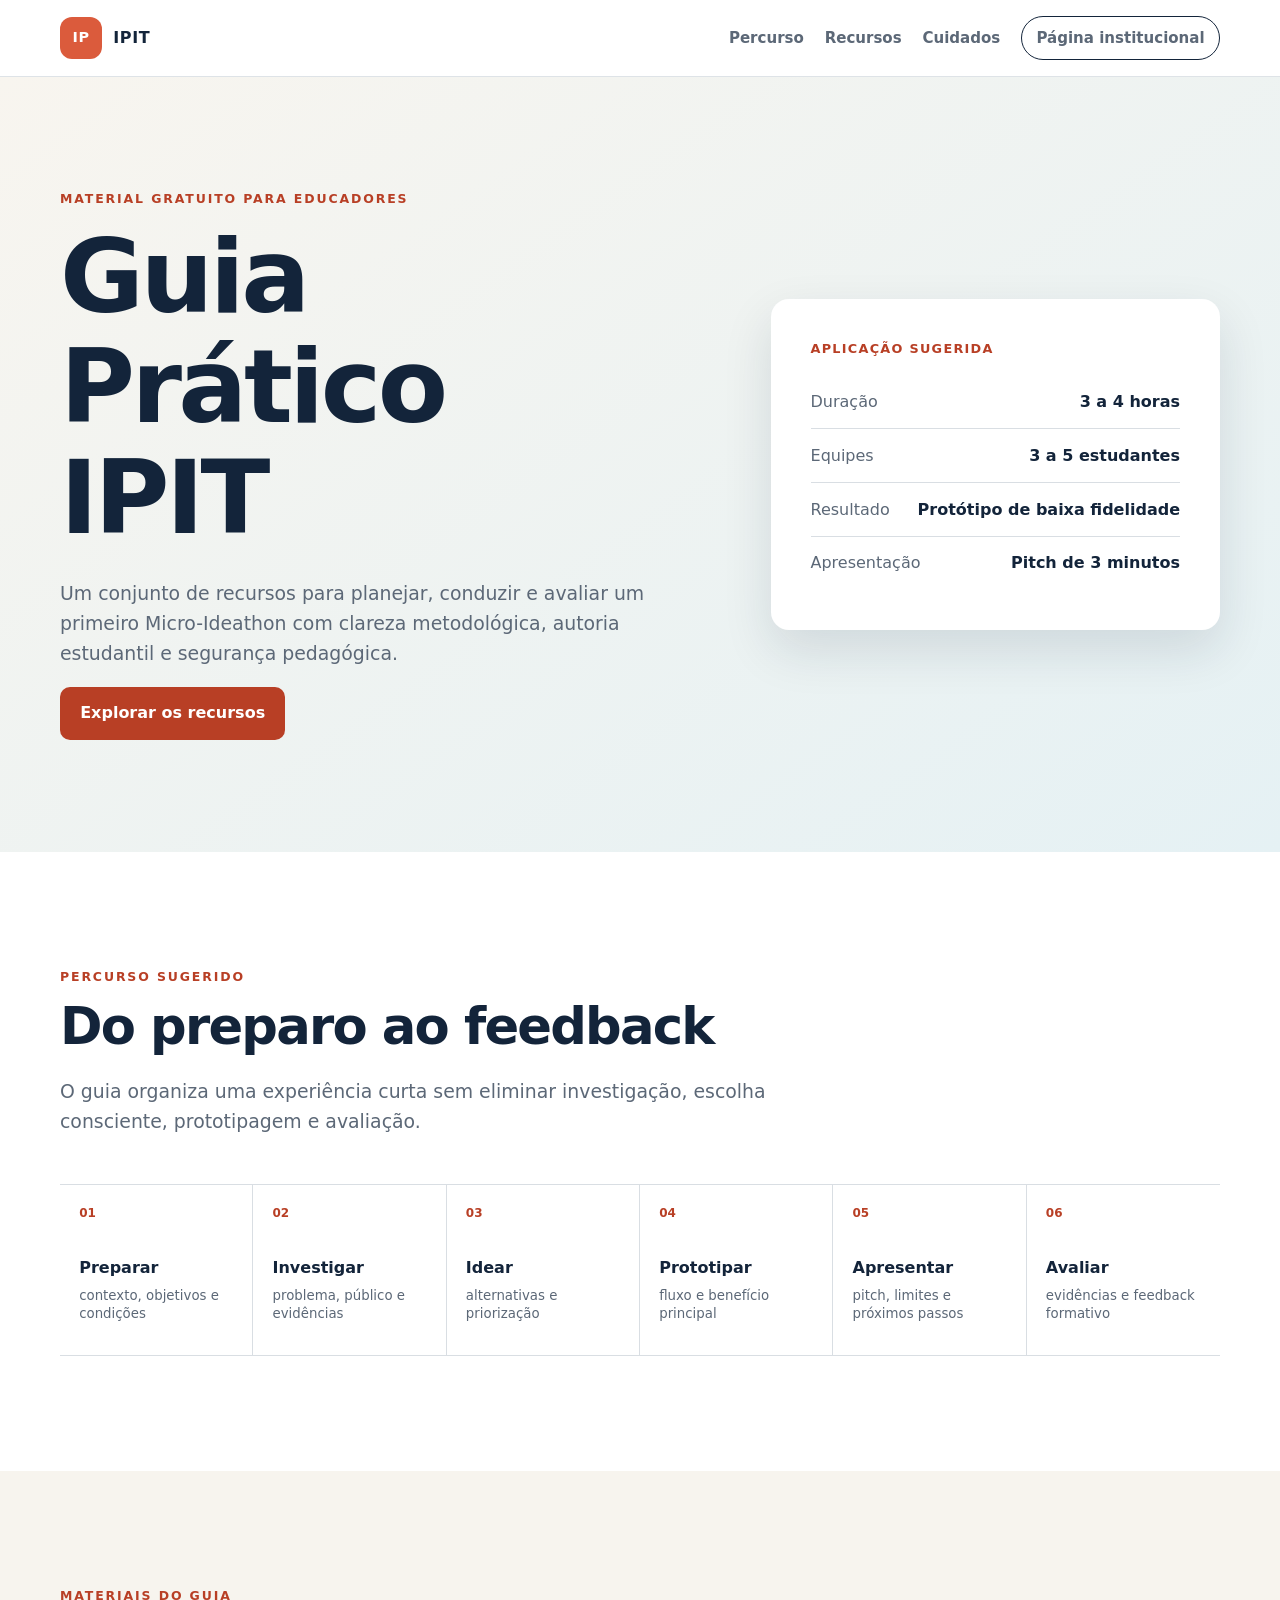
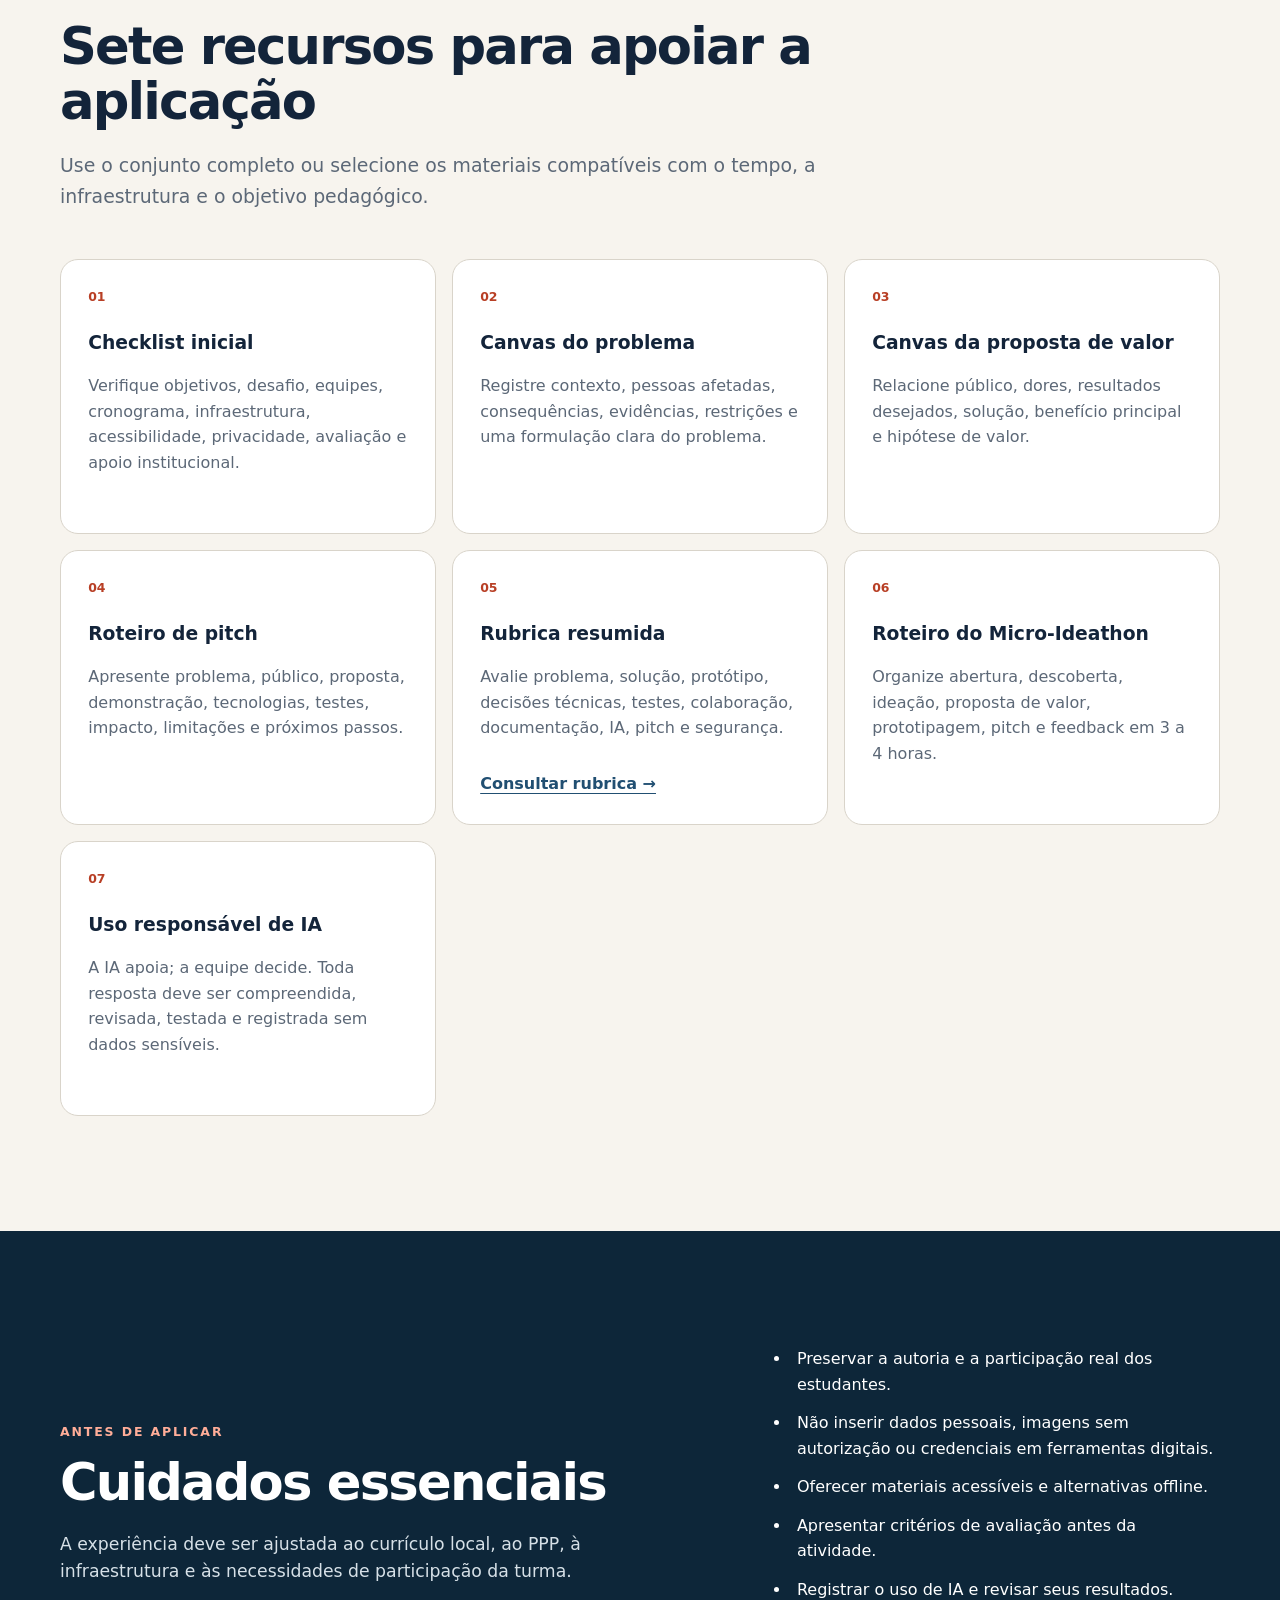
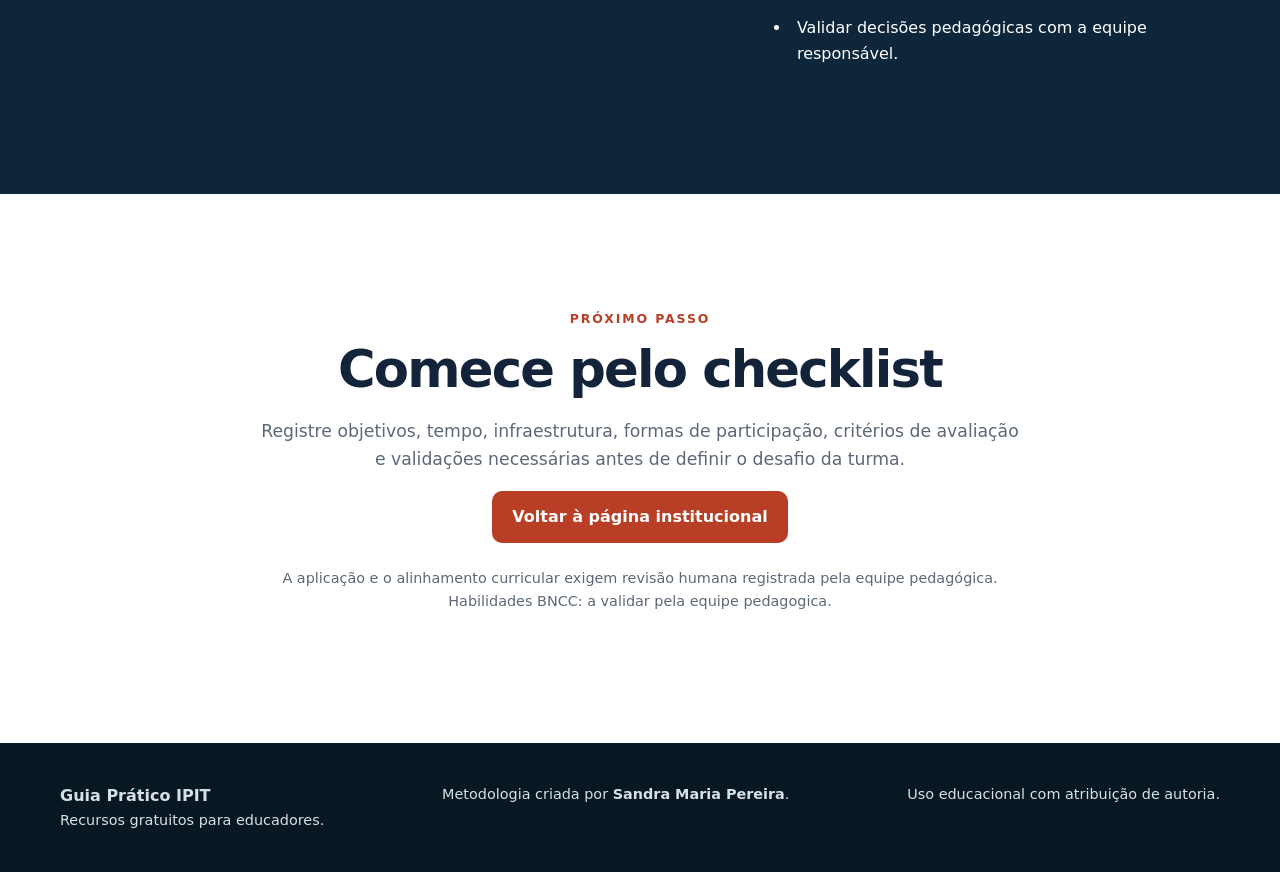
==== guia.html @ 33627d88 "feat: adicionar home institucional e guia pratico" ====
<!doctype html>
<html lang="pt-BR">
<head>
  <meta charset="utf-8">
  <meta name="viewport" content="width=device-width, initial-scale=1">
  <meta name="description" content="Guia Prático IPIT: recursos gratuitos para professores realizarem um primeiro Micro-Ideathon com segurança pedagógica.">
  <title>Guia Prático IPIT | Recursos para professores</title>
  <link rel="stylesheet" href="styles.css">
  <script src="script.js" defer></script>
</head>
<body>
  <a class="skip-link" href="#conteudo">Ir para o conteúdo</a>
  <header class="site-header">
    <div class="container header-content">
      <a class="brand" href="index.html" aria-label="IPIT — voltar à página institucional"><span class="brand-mark" aria-hidden="true">IP</span><span>IPIT</span></a>
      <button class="menu-toggle" type="button" aria-expanded="false" aria-controls="menu-principal"><span aria-hidden="true">☰</span><span>Menu</span></button>
      <nav id="menu-principal" aria-label="Navegação do guia"><a href="#percurso">Percurso</a><a href="#recursos">Recursos</a><a href="#cuidados">Cuidados</a><a class="nav-cta" href="index.html">Página institucional</a></nav>
    </div>
  </header>

  <main id="conteudo">
    <section class="guide-hero">
      <div class="container guide-hero-grid">
        <div>
          <p class="eyebrow">Material gratuito para educadores</p>
          <h1>Guia Prático IPIT</h1>
          <p class="hero-text">Um conjunto de recursos para planejar, conduzir e avaliar um primeiro Micro-Ideathon com clareza metodológica, autoria estudantil e segurança pedagógica.</p>
          <a class="button button-primary" href="#recursos">Explorar os recursos</a>
        </div>
        <aside class="guide-summary" aria-label="Resumo do guia"><strong>Aplicação sugerida</strong><dl><div><dt>Duração</dt><dd>3 a 4 horas</dd></div><div><dt>Equipes</dt><dd>3 a 5 estudantes</dd></div><div><dt>Resultado</dt><dd>Protótipo de baixa fidelidade</dd></div><div><dt>Apresentação</dt><dd>Pitch de 3 minutos</dd></div></dl></aside>
      </div>
    </section>

    <section class="section" id="percurso" aria-labelledby="percurso-guia-titulo">
      <div class="container">
        <div class="section-heading"><p class="eyebrow">Percurso sugerido</p><h2 id="percurso-guia-titulo">Do preparo ao feedback</h2><p>O guia organiza uma experiência curta sem eliminar investigação, escolha consciente, prototipagem e avaliação.</p></div>
        <ol class="guide-steps"><li><span>01</span><strong>Preparar</strong><small>contexto, objetivos e condições</small></li><li><span>02</span><strong>Investigar</strong><small>problema, público e evidências</small></li><li><span>03</span><strong>Idear</strong><small>alternativas e priorização</small></li><li><span>04</span><strong>Prototipar</strong><small>fluxo e benefício principal</small></li><li><span>05</span><strong>Apresentar</strong><small>pitch, limites e próximos passos</small></li><li><span>06</span><strong>Avaliar</strong><small>evidências e feedback formativo</small></li></ol>
      </div>
    </section>

    <section class="section tinted" id="recursos" aria-labelledby="recursos-titulo">
      <div class="container">
        <div class="section-heading"><p class="eyebrow">Materiais do guia</p><h2 id="recursos-titulo">Sete recursos para apoiar a aplicação</h2><p>Use o conjunto completo ou selecione os materiais compatíveis com o tempo, a infraestrutura e o objetivo pedagógico.</p></div>
        <div class="guide-resource-grid">
          <article><span>01</span><h3>Checklist inicial</h3><p>Verifique objetivos, desafio, equipes, cronograma, infraestrutura, acessibilidade, privacidade, avaliação e apoio institucional.</p></article>
          <article><span>02</span><h3>Canvas do problema</h3><p>Registre contexto, pessoas afetadas, consequências, evidências, restrições e uma formulação clara do problema.</p></article>
          <article><span>03</span><h3>Canvas da proposta de valor</h3><p>Relacione público, dores, resultados desejados, solução, benefício principal e hipótese de valor.</p></article>
          <article><span>04</span><h3>Roteiro de pitch</h3><p>Apresente problema, público, proposta, demonstração, tecnologias, testes, impacto, limitações e próximos passos.</p></article>
          <article><span>05</span><h3>Rubrica resumida</h3><p>Avalie problema, solução, protótipo, decisões técnicas, testes, colaboração, documentação, IA, pitch e segurança.</p><a href="index.html#avaliacao">Consultar rubrica →</a></article>
          <article><span>06</span><h3>Roteiro do Micro-Ideathon</h3><p>Organize abertura, descoberta, ideação, proposta de valor, prototipagem, pitch e feedback em 3 a 4 horas.</p></article>
          <article><span>07</span><h3>Uso responsável de IA</h3><p>A IA apoia; a equipe decide. Toda resposta deve ser compreendida, revisada, testada e registrada sem dados sensíveis.</p></article>
        </div>
      </div>
    </section>

    <section class="section dark-section" id="cuidados" aria-labelledby="cuidados-titulo">
      <div class="container guide-care-grid">
        <div><p class="eyebrow">Antes de aplicar</p><h2 id="cuidados-titulo">Cuidados essenciais</h2><p class="light-copy">A experiência deve ser ajustada ao currículo local, ao PPP, à infraestrutura e às necessidades de participação da turma.</p></div>
        <ul class="care-list"><li>Preservar a autoria e a participação real dos estudantes.</li><li>Não inserir dados pessoais, imagens sem autorização ou credenciais em ferramentas digitais.</li><li>Oferecer materiais acessíveis e alternativas offline.</li><li>Apresentar critérios de avaliação antes da atividade.</li><li>Registrar o uso de IA e revisar seus resultados.</li><li>Validar decisões pedagógicas com a equipe responsável.</li></ul>
      </div>
    </section>

    <section class="section guide-cta" aria-labelledby="proximo-passo-titulo"><div class="container"><p class="eyebrow">Próximo passo</p><h2 id="proximo-passo-titulo">Comece pelo checklist</h2><p>Registre objetivos, tempo, infraestrutura, formas de participação, critérios de avaliação e validações necessárias antes de definir o desafio da turma.</p><a class="button button-primary" href="index.html">Voltar à página institucional</a><p class="review-note">A aplicação e o alinhamento curricular exigem revisão humana registrada pela equipe pedagógica. Habilidades BNCC: a validar pela equipe pedagogica.</p></div></section>
  </main>

  <footer class="site-footer"><div class="container footer-content"><div><strong>Guia Prático IPIT</strong><p>Recursos gratuitos para educadores.</p></div><p>Metodologia criada por <strong>Sandra Maria Pereira</strong>.</p><p>Uso educacional com atribuição de autoria.</p></div></footer>
</body>
</html>
---- styles.css ----
:root {
  --ink: #13243a;
  --muted: #5c6877;
  --paper: #f7f4ee;
  --white: #ffffff;
  --accent: #db5b3c;
  --accent-dark: #b83f25;
  --blue: #214f72;
  --blue-dark: #0d2639;
  --line: #d9dee3;
  --radius: 18px;
  --shadow: 0 20px 50px rgba(19, 36, 58, 0.12);
  --max-width: 1160px;
}

* {
  box-sizing: border-box;
}

html {
  scroll-behavior: smooth;
}

body {
  margin: 0;
  background: var(--white);
  color: var(--ink);
  font-family: Inter, ui-sans-serif, system-ui, -apple-system, BlinkMacSystemFont, "Segoe UI", sans-serif;
  line-height: 1.6;
}

a {
  color: inherit;
}

img,
svg {
  max-width: 100%;
}

button,
input,
select,
textarea {
  font: inherit;
}

.container {
  width: min(calc(100% - 2rem), var(--max-width));
  margin-inline: auto;
}

.skip-link {
  position: fixed;
  top: 0.75rem;
  left: 0.75rem;
  z-index: 1000;
  transform: translateY(-160%);
  padding: 0.75rem 1rem;
  background: var(--ink);
  color: var(--white);
  border-radius: 8px;
}

.skip-link:focus {
  transform: translateY(0);
}

.site-header {
  position: sticky;
  top: 0;
  z-index: 100;
  border-bottom: 1px solid rgba(217, 222, 227, 0.85);
  background: rgba(255, 255, 255, 0.94);
  backdrop-filter: blur(16px);
}

.header-content,
.footer-content {
  display: flex;
  align-items: center;
  justify-content: space-between;
  gap: 1.5rem;
}

.header-content {
  min-height: 76px;
}

.brand {
  display: inline-flex;
  align-items: center;
  gap: 0.7rem;
  color: var(--ink);
  font-weight: 800;
  letter-spacing: 0.04em;
  text-decoration: none;
}

.brand-mark {
  display: grid;
  width: 42px;
  height: 42px;
  place-items: center;
  border-radius: 12px;
  background: var(--accent);
  color: var(--white);
  font-size: 0.9rem;
}

nav {
  display: flex;
  align-items: center;
  gap: 1.3rem;
}

.menu-toggle {
  display: none;
  min-height: 44px;
  align-items: center;
  gap: 0.5rem;
  padding: 0.55rem 0.8rem;
  border: 1px solid var(--ink);
  border-radius: 9px;
  background: var(--white);
  color: var(--ink);
  font-weight: 750;
  cursor: pointer;
}

nav a {
  color: var(--muted);
  font-size: 0.94rem;
  font-weight: 650;
  text-decoration: none;
}

nav a:hover,
nav a:focus-visible {
  color: var(--accent-dark);
}

.nav-cta {
  padding: 0.55rem 0.9rem;
  border: 1px solid var(--ink);
  border-radius: 999px;
}

.hero {
  position: relative;
  overflow: hidden;
  padding: 7rem 0 6rem;
  background:
    radial-gradient(circle at 87% 10%, rgba(219, 91, 60, 0.2), transparent 26rem),
    linear-gradient(145deg, #f8f5ef 0%, #eef5f7 100%);
}

.hero::after {
  position: absolute;
  right: -6rem;
  bottom: -9rem;
  width: 23rem;
  height: 23rem;
  border: 1px solid rgba(33, 79, 114, 0.24);
  border-radius: 50%;
  content: "";
}

.hero-grid,
.pilot-grid {
  display: grid;
  grid-template-columns: minmax(0, 1.2fr) minmax(320px, 0.8fr);
  align-items: center;
  gap: clamp(2.5rem, 7vw, 6rem);
}

.eyebrow {
  margin: 0 0 0.8rem;
  color: var(--accent-dark);
  font-size: 0.78rem;
  font-weight: 800;
  letter-spacing: 0.15em;
  text-transform: uppercase;
}

h1,
h2,
h3,
p {
  margin-top: 0;
}

h1,
h2 {
  line-height: 1.08;
  letter-spacing: -0.035em;
}

h1 {
  max-width: 790px;
  margin-bottom: 1.5rem;
  font-size: clamp(2.8rem, 7vw, 5.6rem);
}

h2 {
  margin-bottom: 1.3rem;
  font-size: clamp(2rem, 4vw, 3.6rem);
}

h3 {
  line-height: 1.25;
}

.hero-text,
.section-heading > p:last-child,
.section-copy,
.pilot-section > .container > div > p {
  color: var(--muted);
  font-size: clamp(1rem, 2vw, 1.18rem);
}

.hero-text {
  max-width: 680px;
}

.hero-actions {
  display: flex;
  flex-wrap: wrap;
  gap: 0.8rem;
  margin-top: 2rem;
}

.button {
  display: inline-flex;
  min-height: 48px;
  align-items: center;
  justify-content: center;
  padding: 0.78rem 1.2rem;
  border: 1px solid transparent;
  border-radius: 10px;
  font-weight: 750;
  text-decoration: none;
  cursor: pointer;
  transition: transform 160ms ease, background 160ms ease, border-color 160ms ease;
}

.button:hover {
  transform: translateY(-2px);
}

.button:focus-visible,
input:focus-visible,
select:focus-visible,
textarea:focus-visible,
a:focus-visible {
  outline: 3px solid rgba(219, 91, 60, 0.35);
  outline-offset: 3px;
}

.button-primary {
  background: var(--accent-dark);
  color: var(--white);
}

.button-primary:hover {
  background: var(--ink);
}

.button-secondary {
  border-color: var(--ink);
  background: transparent;
  color: var(--ink);
}

.text-link {
  align-self: center;
  padding: 0.65rem 0.25rem;
  color: var(--blue);
  font-weight: 750;
  text-underline-offset: 0.25em;
}

.trust-note {
  margin-top: 1.2rem;
  color: var(--muted);
  font-size: 0.9rem;
}

.hero-card {
  position: relative;
  z-index: 2;
  padding: clamp(1.5rem, 4vw, 2.6rem);
  border: 1px solid rgba(255, 255, 255, 0.75);
  border-radius: var(--radius);
  background: rgba(255, 255, 255, 0.84);
  box-shadow: var(--shadow);
}

.card-label {
  margin-bottom: 1rem;
  color: var(--muted);
  font-size: 0.78rem;
  font-weight: 800;
  letter-spacing: 0.12em;
  text-transform: uppercase;
}

.hero-card ol,
.journey-list,
.check-list {
  margin: 0;
  padding: 0;
  list-style: none;
}

.hero-card li {
  display: flex;
  align-items: center;
  gap: 1rem;
  padding: 1rem 0;
  border-bottom: 1px solid var(--line);
  font-weight: 700;
}

.hero-card li:last-child {
  border-bottom: 0;
}

.hero-card li span,
.feature-number {
  color: var(--accent-dark);
  font-size: 0.8rem;
  font-weight: 850;
  letter-spacing: 0.08em;
}

.section {
  padding: clamp(5rem, 9vw, 8rem) 0;
}

.split-layout {
  display: grid;
  grid-template-columns: 1fr 1fr;
  gap: clamp(2rem, 7vw, 6rem);
}

.section-copy p:last-child {
  margin-bottom: 1.2rem;
}

.inline-link {
  color: var(--blue);
  font-weight: 800;
  text-decoration-thickness: 2px;
  text-underline-offset: 0.28em;
}

.section-link {
  display: inline-block;
  margin-top: 2rem;
}

.stage-grid {
  display: grid;
  grid-template-columns: repeat(4, 1fr);
  gap: 1px;
  margin: 0;
  padding: 1px;
  border-radius: var(--radius);
  background: #d9d4ca;
  overflow: hidden;
  list-style: none;
}

.stage-grid li {
  min-height: 190px;
  padding: 1.5rem;
  background: var(--white);
}

.stage-grid span,
.stage-grid strong,
.stage-grid small {
  display: block;
}

.stage-grid span {
  margin-bottom: 2.4rem;
  color: var(--accent-dark);
  font-size: 0.78rem;
  font-weight: 900;
}

.stage-grid strong {
  margin-bottom: 0.5rem;
  font-size: 1.08rem;
}

.stage-grid small {
  color: var(--muted);
  line-height: 1.5;
}

.format-grid {
  display: grid;
  grid-template-columns: repeat(4, 1fr);
  gap: 1rem;
}

.format-grid article {
  padding: 1.7rem;
  border: 1px solid var(--line);
  border-radius: var(--radius);
}

.format-grid article > span {
  display: inline-block;
  margin-bottom: 2rem;
  color: var(--accent-dark);
  font-size: 0.8rem;
  font-weight: 900;
  letter-spacing: 0.08em;
  text-transform: uppercase;
}

.format-grid p,
.lead-muted {
  margin-bottom: 0;
  color: var(--muted);
}

.accessibility-band {
  margin-top: 1.25rem;
  padding: 1.25rem 1.5rem;
  border-left: 5px solid var(--blue);
  background: #edf4f6;
}

.bncc-grid,
.evaluation-grid,
.kit-grid,
.authorship-card {
  display: grid;
  grid-template-columns: 1fr 1fr;
  gap: clamp(2rem, 7vw, 6rem);
  align-items: start;
}

.dark-section .eyebrow {
  color: #ffad98;
}

.light-copy {
  color: #d6e0e7;
  font-size: 1.08rem;
}

.validation-note {
  margin-top: 1.5rem;
  padding: 1rem;
  border: 1px solid rgba(255, 255, 255, 0.25);
  border-radius: 10px;
  background: rgba(255, 255, 255, 0.07);
}

.alignment-flow {
  margin: 0;
  padding: 0;
  list-style: none;
}

.alignment-flow li {
  display: flex;
  align-items: center;
  gap: 1rem;
  padding: 0.85rem 0;
  border-bottom: 1px solid rgba(255, 255, 255, 0.18);
  font-weight: 750;
}

.alignment-flow span {
  display: grid;
  width: 34px;
  height: 34px;
  flex: 0 0 34px;
  place-items: center;
  border-radius: 50%;
  background: #ffad98;
  color: var(--blue-dark);
  font-size: 0.82rem;
  font-weight: 900;
}

.light-link {
  display: inline-block;
  margin-top: 2rem;
  color: var(--white);
}

.evidence-list {
  border-top: 1px solid var(--line);
}

.evidence-list article {
  display: grid;
  gap: 0.25rem;
  padding: 1rem 0;
  border-bottom: 1px solid var(--line);
}

.evidence-list span {
  color: var(--muted);
}

.rubric-block {
  margin-top: 3rem;
}

.rubric-block h3 {
  font-size: 1.5rem;
}

.table-scroll {
  overflow-x: auto;
  border: 1px solid var(--line);
  border-radius: 12px;
}

.table-scroll table {
  width: 100%;
  min-width: 560px;
  border-collapse: collapse;
  background: var(--white);
}

.table-scroll th,
.table-scroll td {
  padding: 0.9rem 1rem;
  border-bottom: 1px solid var(--line);
  text-align: left;
}

.table-scroll thead {
  background: var(--blue-dark);
  color: var(--white);
}

.table-scroll tbody tr:last-child th,
.table-scroll tbody tr:last-child td {
  border-bottom: 0;
}

.rubric-note {
  max-width: 760px;
  margin: 1rem 0 0;
  color: var(--muted);
  font-size: 0.9rem;
}

.kit-section {
  background: #edf4f6;
}

.kit-grid > div > p {
  color: var(--muted);
  font-size: 1.08rem;
}

.resource-list {
  margin: 0;
  padding: 0;
  border-top: 1px solid #bfcbd2;
  list-style: none;
}

.resource-list a {
  display: flex;
  min-height: 52px;
  align-items: center;
  gap: 1rem;
  padding: 0.75rem 0.25rem;
  border-bottom: 1px solid #bfcbd2;
  font-weight: 750;
  text-decoration: none;
}

.resource-list a:hover,
.resource-list a:focus-visible {
  color: var(--accent-dark);
}

.resource-list span {
  color: var(--accent-dark);
  font-size: 0.75rem;
  font-weight: 900;
}

.authorship-section {
  background: var(--paper);
}

.authorship-card {
  padding: clamp(2rem, 5vw, 4rem);
  border-radius: var(--radius);
  background: var(--white);
  box-shadow: var(--shadow);
}

.authorship-card h2 {
  font-size: clamp(2rem, 4vw, 3rem);
}

.authorship-card > p {
  color: var(--muted);
  font-size: 1.08rem;
}

.guide-hero {
  padding: clamp(4rem, 9vw, 7rem) 0;
  background: linear-gradient(145deg, #f8f5ef, #e5f1f4);
}

.guide-hero-grid,
.guide-care-grid {
  display: grid;
  grid-template-columns: 1.15fr 0.85fr;
  gap: clamp(2rem, 8vw, 7rem);
  align-items: center;
}

.guide-hero h1 {
  font-size: clamp(3.2rem, 8vw, 6.4rem);
}

.guide-summary {
  padding: clamp(1.5rem, 4vw, 2.5rem);
  border-radius: var(--radius);
  background: var(--white);
  box-shadow: var(--shadow);
}

.guide-summary > strong {
  display: block;
  margin-bottom: 1rem;
  color: var(--accent-dark);
  font-size: 0.8rem;
  letter-spacing: 0.1em;
  text-transform: uppercase;
}

.guide-summary dl {
  margin: 0;
}

.guide-summary dl div {
  display: flex;
  justify-content: space-between;
  gap: 1rem;
  padding: 0.85rem 0;
  border-bottom: 1px solid var(--line);
}

.guide-summary dl div:last-child {
  border-bottom: 0;
}

.guide-summary dt {
  color: var(--muted);
}

.guide-summary dd {
  margin: 0;
  font-weight: 800;
  text-align: right;
}

.guide-steps {
  display: grid;
  grid-template-columns: repeat(6, 1fr);
  margin: 0;
  padding: 0;
  border-top: 1px solid var(--line);
  border-bottom: 1px solid var(--line);
  list-style: none;
}

.guide-steps li {
  min-height: 170px;
  padding: 1.2rem;
  border-right: 1px solid var(--line);
}

.guide-steps li:last-child {
  border-right: 0;
}

.guide-steps span,
.guide-steps strong,
.guide-steps small {
  display: block;
}

.guide-steps span {
  margin-bottom: 2rem;
  color: var(--accent-dark);
  font-size: 0.75rem;
  font-weight: 900;
}

.guide-steps small {
  margin-top: 0.35rem;
  color: var(--muted);
  line-height: 1.4;
}

.guide-resource-grid {
  display: grid;
  grid-template-columns: repeat(3, 1fr);
  gap: 1rem;
}

.guide-resource-grid article {
  display: flex;
  min-height: 275px;
  flex-direction: column;
  padding: 1.7rem;
  border: 1px solid #d9d4ca;
  border-radius: var(--radius);
  background: var(--white);
}

.guide-resource-grid article > span {
  margin-bottom: 1.5rem;
  color: var(--accent-dark);
  font-size: 0.78rem;
  font-weight: 900;
}

.guide-resource-grid p {
  color: var(--muted);
}

.guide-resource-grid a {
  margin-top: auto;
  color: var(--blue);
  font-weight: 800;
  text-underline-offset: 0.25em;
}

.care-list {
  margin: 0;
  padding-left: 1.3rem;
}

.care-list li {
  margin-bottom: 0.8rem;
  padding-left: 0.35rem;
}

.guide-cta {
  text-align: center;
}

.guide-cta .container {
  max-width: 760px;
}

.guide-cta > .container > p:not(.eyebrow) {
  color: var(--muted);
  font-size: 1.08rem;
}

.review-note {
  margin-top: 1.5rem;
  font-size: 0.9rem !important;
}

.library-section {
  background: #f8f6f1;
}

.library-heading {
  display: grid;
  grid-template-columns: 1.15fr 0.85fr;
  gap: clamp(2rem, 7vw, 6rem);
  align-items: end;
  margin-bottom: 4rem;
}

.library-heading h2 {
  margin-bottom: 0;
}

.library-heading > p,
.library-group-heading > p {
  margin-bottom: 0;
  color: var(--muted);
}

.library-group {
  margin-top: 4rem;
  scroll-margin-top: 6rem;
}

.library-group-heading {
  display: grid;
  grid-template-columns: 1fr 1fr;
  gap: 2rem;
  align-items: end;
  margin-bottom: 1.25rem;
  padding-bottom: 1rem;
  border-bottom: 2px solid var(--ink);
}

.library-group-heading > div {
  display: flex;
  align-items: baseline;
  gap: 1rem;
}

.library-group-heading h3 {
  margin: 0;
  font-size: clamp(1.6rem, 3vw, 2.3rem);
}

.collection-number {
  color: var(--accent-dark);
  font-size: 0.78rem;
  font-weight: 900;
}

.document-grid {
  display: grid;
  grid-template-columns: repeat(4, 1fr);
  gap: 1rem;
}

.document-card {
  display: flex;
  min-height: 250px;
  flex-direction: column;
  padding: 1.4rem;
  border: 1px solid #d7d3ca;
  border-radius: 14px;
  background: var(--white);
  color: var(--ink);
  text-decoration: none;
  transition: transform 160ms ease, border-color 160ms ease, box-shadow 160ms ease;
}

.document-card:hover {
  transform: translateY(-4px);
  border-color: var(--blue);
  box-shadow: 0 14px 32px rgba(19, 36, 58, 0.1);
}

.document-card > span {
  margin-bottom: 2rem;
  color: var(--accent-dark);
  font-size: 0.72rem;
  font-weight: 900;
  letter-spacing: 0.09em;
  text-transform: uppercase;
}

.document-card > strong {
  margin-bottom: 0.6rem;
  font-size: 1.08rem;
}

.document-card p {
  color: var(--muted);
  font-size: 0.91rem;
}

.document-card small {
  margin-top: auto;
  color: var(--blue);
  font-weight: 800;
}

.featured-document {
  background: var(--blue-dark);
  color: var(--white);
}

.featured-document p {
  color: #cdd8df;
}

.featured-document > span,
.featured-document small {
  color: #ffad98;
}

.tinted {
  background: var(--paper);
}

.section-heading {
  max-width: 760px;
  margin-bottom: 3rem;
}

.feature-grid,
.benefit-grid {
  display: grid;
  grid-template-columns: repeat(3, 1fr);
  gap: 1rem;
}

.feature-card,
.benefit-grid article {
  padding: 2rem;
  border-radius: var(--radius);
}

.feature-card {
  border: 1px solid #dfdbd1;
  background: var(--white);
}

.feature-card h3 {
  margin-top: 1.8rem;
}

.feature-card p,
.benefit-grid p {
  margin-bottom: 0;
  color: var(--muted);
}

.journey-list {
  display: grid;
  grid-template-columns: repeat(7, minmax(130px, 1fr));
  overflow-x: auto;
  border-top: 1px solid var(--line);
  border-bottom: 1px solid var(--line);
}

.journey-list li {
  min-width: 145px;
  padding: 1.5rem 1rem;
  border-right: 1px solid var(--line);
}

.journey-list li:last-child {
  border-right: 0;
}

.journey-list span,
.journey-list strong,
.journey-list small {
  display: block;
}

.journey-list span {
  margin-bottom: 2rem;
  color: var(--accent-dark);
  font-size: 0.75rem;
  font-weight: 850;
}

.journey-list strong {
  margin-bottom: 0.25rem;
}

.journey-list small {
  color: var(--muted);
  line-height: 1.4;
}

.dark-section {
  background: var(--blue-dark);
  color: var(--white);
}

.light-heading .eyebrow {
  color: #ff967c;
}

.benefit-grid article {
  border: 1px solid rgba(255, 255, 255, 0.14);
  background: rgba(255, 255, 255, 0.055);
}

.benefit-grid p {
  color: #c6d0d8;
}

.pilot-section {
  background: #edf4f6;
}

.pilot-grid {
  align-items: start;
}

.check-list {
  margin-top: 2rem;
}

.check-list li {
  position: relative;
  margin-bottom: 0.7rem;
  padding-left: 1.8rem;
}

.check-list li::before {
  position: absolute;
  left: 0;
  color: var(--accent-dark);
  content: "✓";
  font-weight: 900;
}

.interest-form {
  display: grid;
  grid-template-columns: 1fr 1fr;
  gap: 1rem;
  padding: clamp(1.4rem, 4vw, 2.2rem);
  border-radius: var(--radius);
  background: var(--white);
  box-shadow: var(--shadow);
}

.field {
  display: grid;
  gap: 0.4rem;
}

.field-full {
  grid-column: 1 / -1;
}

label {
  font-size: 0.9rem;
  font-weight: 750;
}

input,
select,
textarea {
  width: 100%;
  border: 1px solid #bfc9d1;
  border-radius: 9px;
  background: var(--white);
  color: var(--ink);
}

input,
select {
  min-height: 46px;
  padding: 0 0.75rem;
}

textarea {
  resize: vertical;
  padding: 0.7rem 0.75rem;
}

input[aria-invalid="true"],
select[aria-invalid="true"],
textarea[aria-invalid="true"] {
  border-color: #a61b1b;
  background: #fff7f7;
}

.consent-field {
  grid-template-columns: auto 1fr;
  align-items: start;
}

.consent-field input {
  width: 18px;
  min-height: 18px;
  margin-top: 0.2rem;
}

.form-status {
  min-height: 1.5rem;
  margin: 0;
  color: var(--blue);
  font-weight: 700;
}

.form-status.error {
  color: #a61b1b;
}

.form-status.success {
  color: #176a3b;
}

.site-footer {
  padding: 2.5rem 0;
  background: #081823;
  color: #d6e0e7;
}

.footer-content {
  align-items: flex-start;
}

.footer-content p {
  margin-bottom: 0;
  font-size: 0.9rem;
}

@media (max-width: 900px) {
  .menu-toggle {
    display: inline-flex;
  }

  nav {
    position: absolute;
    top: calc(100% + 1px);
    right: 1rem;
    left: 1rem;
    display: none;
    align-items: stretch;
    padding: 0.75rem;
    border: 1px solid var(--line);
    border-radius: 0 0 12px 12px;
    background: var(--white);
    box-shadow: var(--shadow);
  }

  nav.is-open {
    display: grid;
  }

  nav a {
    min-height: 44px;
    padding: 0.65rem 0.75rem;
  }

  .hero-grid,
  .pilot-grid,
  .split-layout {
    grid-template-columns: 1fr;
  }

  .feature-grid,
  .benefit-grid,
  .bncc-grid,
  .evaluation-grid,
  .kit-grid,
  .authorship-card {
    grid-template-columns: 1fr;
  }

  .guide-hero-grid,
  .guide-care-grid {
    grid-template-columns: 1fr;
  }

  .guide-steps {
    grid-template-columns: repeat(3, 1fr);
  }

  .guide-steps li:nth-child(3) {
    border-right: 0;
  }

  .guide-resource-grid {
    grid-template-columns: repeat(2, 1fr);
  }

  .library-heading,
  .library-group-heading {
    grid-template-columns: 1fr;
  }

  .document-grid {
    grid-template-columns: repeat(2, 1fr);
  }

  .stage-grid,
  .format-grid {
    grid-template-columns: repeat(2, 1fr);
  }

  .hero {
    padding-top: 5rem;
  }
}

@media (forced-colors: active) {
  .brand-mark,
  .button-primary {
    border: 1px solid ButtonText;
  }
}

@media (max-width: 620px) {
  h1 {
    font-size: clamp(2.5rem, 13vw, 4rem);
  }

  .interest-form {
    grid-template-columns: 1fr;
  }

  .field-full {
    grid-column: auto;
  }

  .footer-content {
    flex-direction: column;
  }

  .stage-grid,
  .format-grid,
  .guide-steps,
  .guide-resource-grid,
  .document-grid {
    grid-template-columns: 1fr;
  }

  .document-card {
    min-height: 220px;
  }

  .guide-steps li {
    min-height: auto;
    border-right: 0;
    border-bottom: 1px solid var(--line);
  }

  .guide-steps li:last-child {
    border-bottom: 0;
  }

  .stage-grid li {
    min-height: auto;
  }

  .stage-grid span {
    margin-bottom: 1.2rem;
  }
}

@media (prefers-reduced-motion: reduce) {
  *,
  *::before,
  *::after {
    scroll-behavior: auto !important;
    transition: none !important;
  }
}
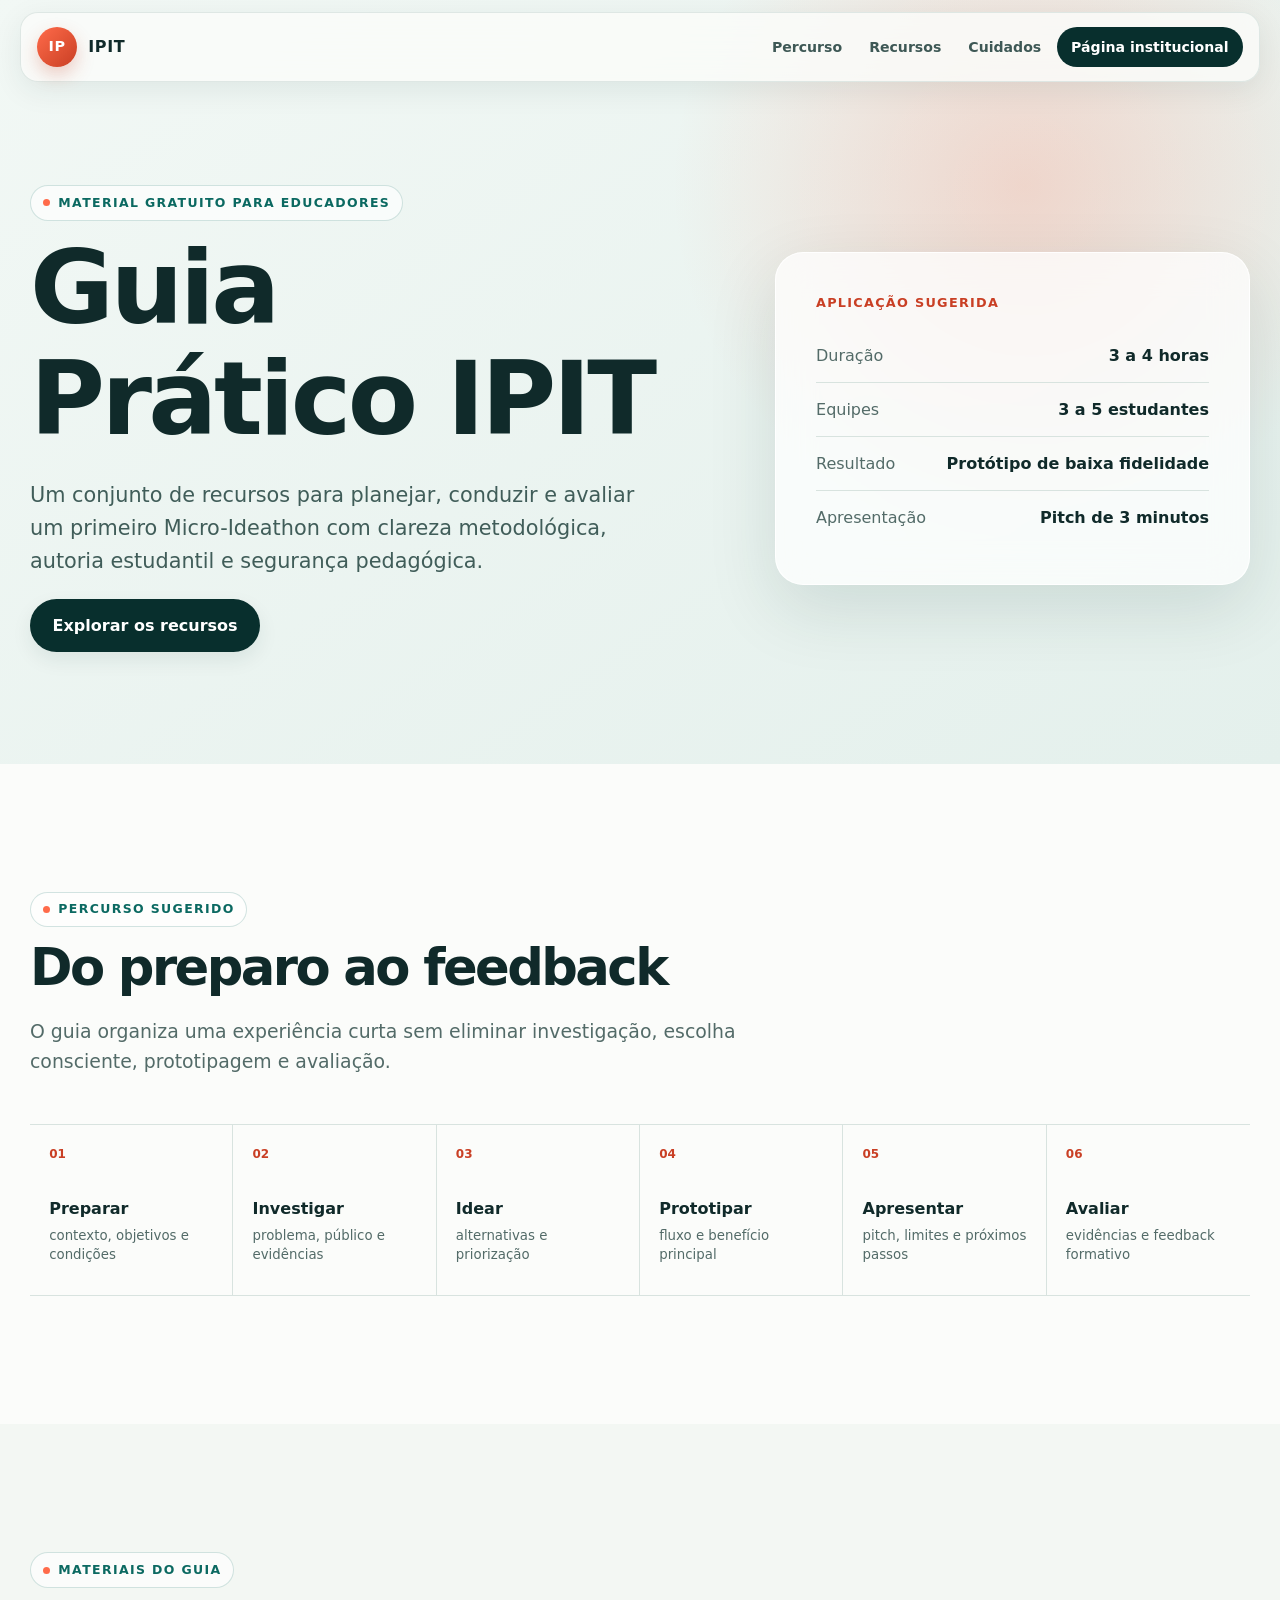
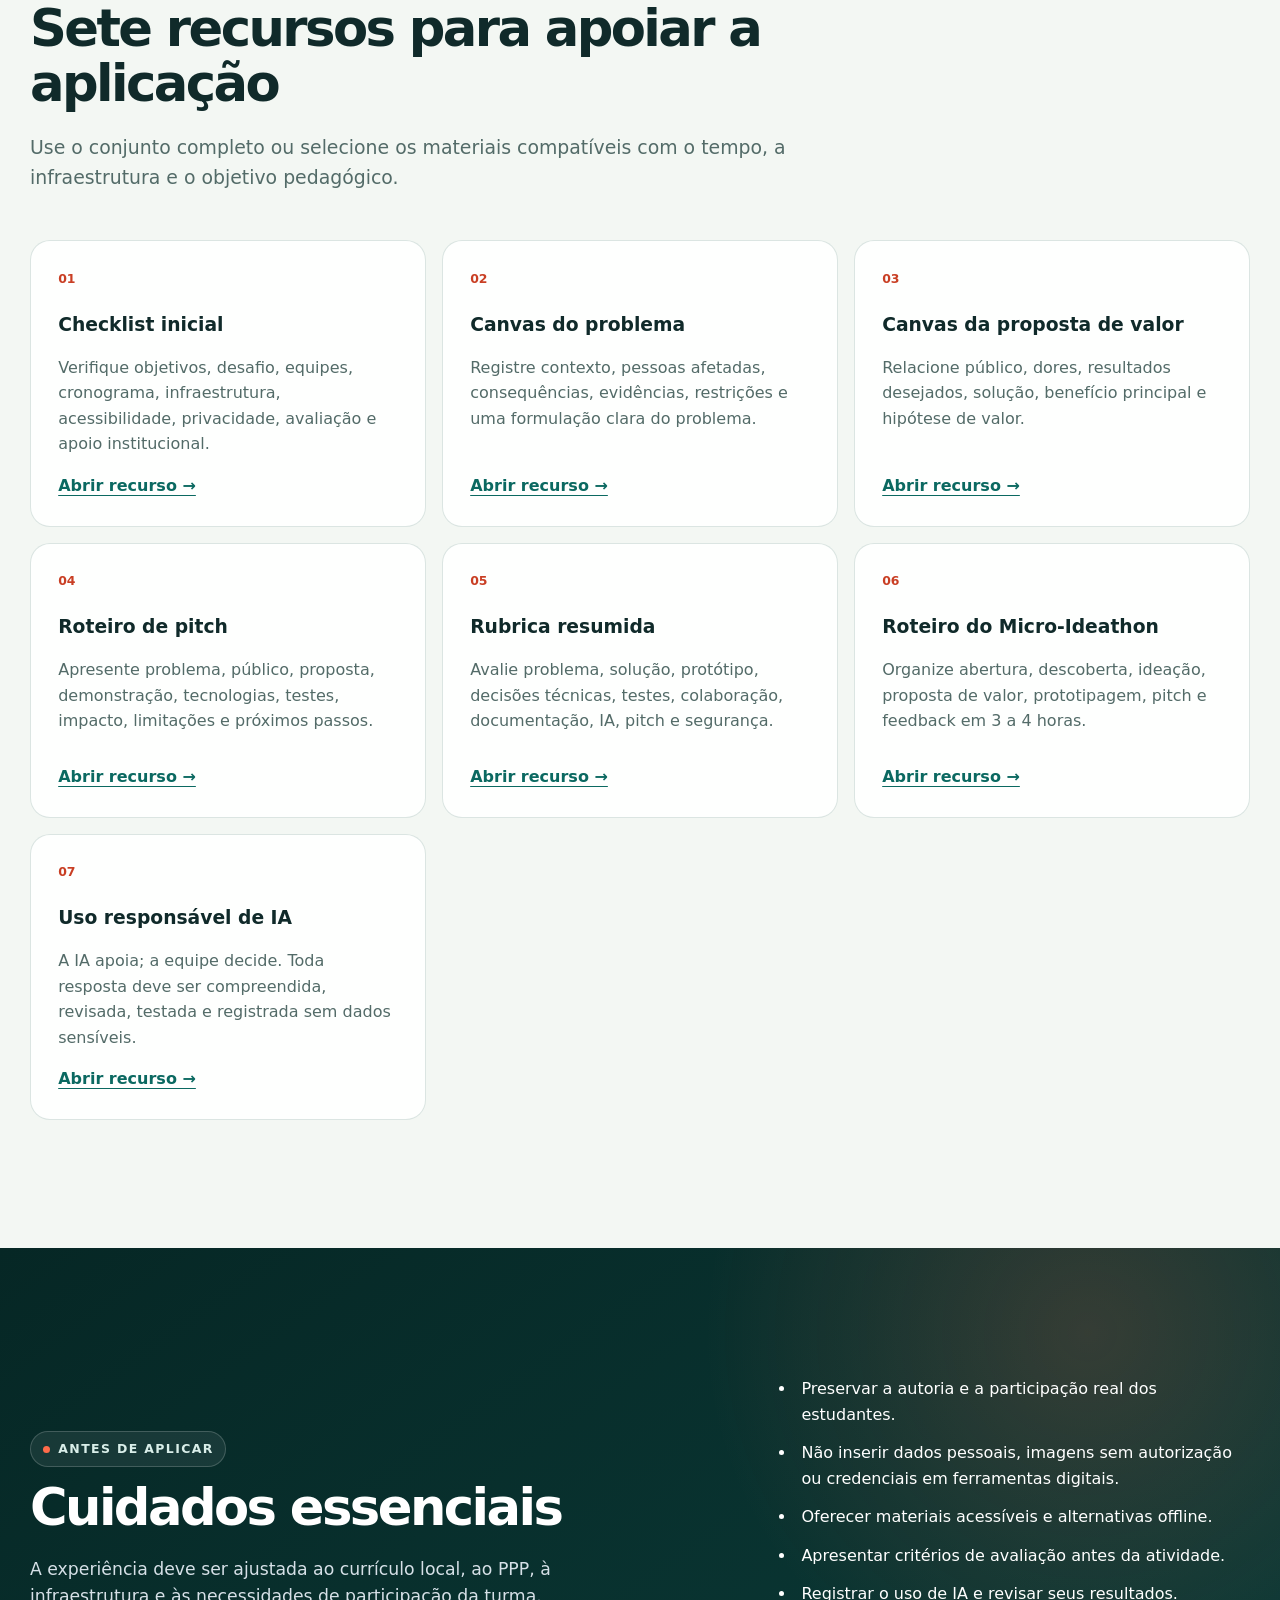
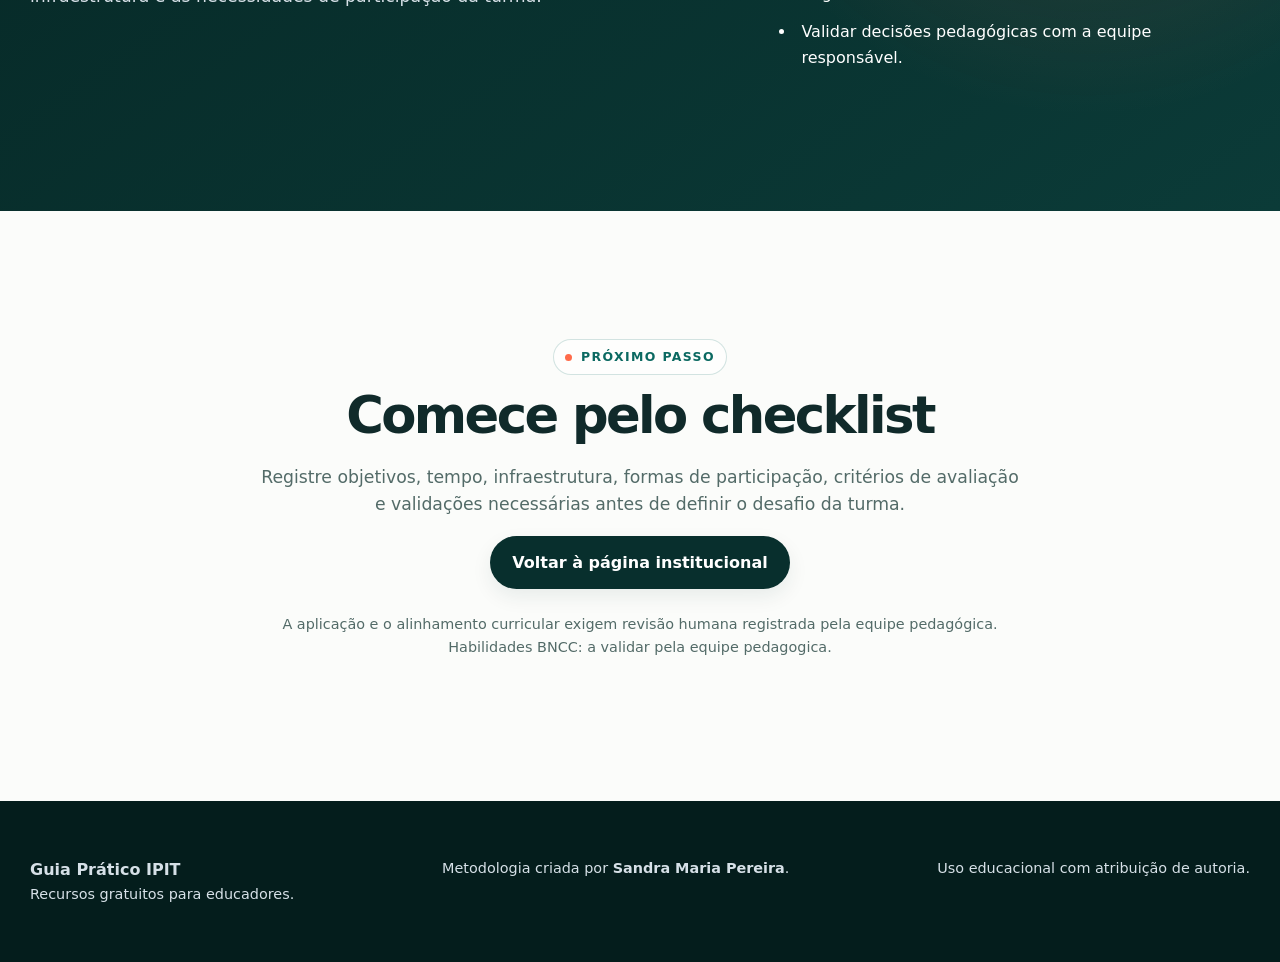
==== commit 884331d5: "feat: modernizar site e conectar recursos do guia" ====
--- a/guia.html
+++ b/guia.html
@@ -42,13 +42,13 @@
       <div class="container">
         <div class="section-heading"><p class="eyebrow">Materiais do guia</p><h2 id="recursos-titulo">Sete recursos para apoiar a aplicação</h2><p>Use o conjunto completo ou selecione os materiais compatíveis com o tempo, a infraestrutura e o objetivo pedagógico.</p></div>
         <div class="guide-resource-grid">
-          <article><span>01</span><h3>Checklist inicial</h3><p>Verifique objetivos, desafio, equipes, cronograma, infraestrutura, acessibilidade, privacidade, avaliação e apoio institucional.</p></article>
-          <article><span>02</span><h3>Canvas do problema</h3><p>Registre contexto, pessoas afetadas, consequências, evidências, restrições e uma formulação clara do problema.</p></article>
-          <article><span>03</span><h3>Canvas da proposta de valor</h3><p>Relacione público, dores, resultados desejados, solução, benefício principal e hipótese de valor.</p></article>
-          <article><span>04</span><h3>Roteiro de pitch</h3><p>Apresente problema, público, proposta, demonstração, tecnologias, testes, impacto, limitações e próximos passos.</p></article>
-          <article><span>05</span><h3>Rubrica resumida</h3><p>Avalie problema, solução, protótipo, decisões técnicas, testes, colaboração, documentação, IA, pitch e segurança.</p><a href="index.html#avaliacao">Consultar rubrica →</a></article>
-          <article><span>06</span><h3>Roteiro do Micro-Ideathon</h3><p>Organize abertura, descoberta, ideação, proposta de valor, prototipagem, pitch e feedback em 3 a 4 horas.</p></article>
-          <article><span>07</span><h3>Uso responsável de IA</h3><p>A IA apoia; a equipe decide. Toda resposta deve ser compreendida, revisada, testada e registrada sem dados sensíveis.</p></article>
+          <article><span>01</span><h3>Checklist inicial</h3><p>Verifique objetivos, desafio, equipes, cronograma, infraestrutura, acessibilidade, privacidade, avaliação e apoio institucional.</p><a href="kit-gratuito/01-checklist-inicial.md" aria-label="Abrir arquivo do Checklist inicial">Abrir recurso →</a></article>
+          <article><span>02</span><h3>Canvas do problema</h3><p>Registre contexto, pessoas afetadas, consequências, evidências, restrições e uma formulação clara do problema.</p><a href="kit-gratuito/02-canvas-problema.md" aria-label="Abrir arquivo do Canvas do problema">Abrir recurso →</a></article>
+          <article><span>03</span><h3>Canvas da proposta de valor</h3><p>Relacione público, dores, resultados desejados, solução, benefício principal e hipótese de valor.</p><a href="kit-gratuito/03-canvas-proposta-de-valor.md" aria-label="Abrir arquivo do Canvas da proposta de valor">Abrir recurso →</a></article>
+          <article><span>04</span><h3>Roteiro de pitch</h3><p>Apresente problema, público, proposta, demonstração, tecnologias, testes, impacto, limitações e próximos passos.</p><a href="kit-gratuito/04-roteiro-pitch.md" aria-label="Abrir arquivo do Roteiro de pitch">Abrir recurso →</a></article>
+          <article><span>05</span><h3>Rubrica resumida</h3><p>Avalie problema, solução, protótipo, decisões técnicas, testes, colaboração, documentação, IA, pitch e segurança.</p><a href="kit-gratuito/05-rubrica-resumida.md" aria-label="Abrir arquivo da Rubrica resumida">Abrir recurso →</a></article>
+          <article><span>06</span><h3>Roteiro do Micro-Ideathon</h3><p>Organize abertura, descoberta, ideação, proposta de valor, prototipagem, pitch e feedback em 3 a 4 horas.</p><a href="kit-gratuito/06-guia-micro-ideathon.md" aria-label="Abrir arquivo do Guia do Micro-Ideathon">Abrir recurso →</a></article>
+          <article><span>07</span><h3>Uso responsável de IA</h3><p>A IA apoia; a equipe decide. Toda resposta deve ser compreendida, revisada, testada e registrada sem dados sensíveis.</p><a href="kit-gratuito/07-guia-uso-responsavel-ia.md" aria-label="Abrir arquivo do Guia de uso responsável de IA">Abrir recurso →</a></article>
         </div>
       </div>
     </section>
--- a/styles.css
+++ b/styles.css
@@ -1249,3 +1249,405 @@
     transition: none !important;
   }
 }
+
+/* Visual contemporâneo */
+:root {
+  --ink: #102a2a;
+  --muted: #536b68;
+  --paper: #f3f7f3;
+  --accent: #ff6b4a;
+  --accent-dark: #c93f24;
+  --blue: #0b6961;
+  --blue-dark: #082f2d;
+  --line: #d8e3df;
+  --radius: 24px;
+  --shadow: 0 24px 70px rgba(8, 47, 45, 0.12);
+  --max-width: 1220px;
+}
+
+body {
+  background: #fbfcfa;
+  font-family: "Segoe UI Variable", Inter, ui-sans-serif, system-ui, -apple-system, BlinkMacSystemFont, "Segoe UI", sans-serif;
+}
+
+.site-header {
+  top: 0.75rem;
+  width: min(calc(100% - 1.5rem), 1240px);
+  margin-inline: auto;
+  border: 1px solid rgba(216, 227, 223, 0.8);
+  border-radius: 18px;
+  background: rgba(251, 252, 250, 0.84);
+  box-shadow: 0 8px 30px rgba(8, 47, 45, 0.08);
+}
+
+.header-content {
+  width: calc(100% - 2rem);
+  min-height: 68px;
+}
+
+.brand-mark {
+  width: 40px;
+  height: 40px;
+  border-radius: 50%;
+  background: linear-gradient(135deg, var(--accent), var(--accent-dark));
+  box-shadow: 0 8px 18px rgba(201, 63, 36, 0.25);
+}
+
+nav {
+  gap: 0.25rem;
+}
+
+nav a {
+  padding: 0.55rem 0.72rem;
+  border-radius: 999px;
+  color: #3e5855;
+  font-size: 0.88rem;
+}
+
+nav a:hover,
+nav a:focus-visible {
+  background: #eaf2ef;
+  color: var(--blue-dark);
+}
+
+.nav-cta {
+  border: 0;
+  background: var(--blue-dark);
+  color: var(--white);
+}
+
+.nav-cta:hover,
+.nav-cta:focus-visible {
+  background: var(--blue);
+  color: var(--white);
+}
+
+.hero {
+  min-height: min(880px, 94vh);
+  display: grid;
+  align-items: center;
+  margin-top: -4.8rem;
+  padding: 12rem 0 7rem;
+  background:
+    linear-gradient(rgba(8, 47, 45, 0.04) 1px, transparent 1px),
+    linear-gradient(90deg, rgba(8, 47, 45, 0.04) 1px, transparent 1px),
+    radial-gradient(circle at 82% 22%, rgba(255, 107, 74, 0.25), transparent 24rem),
+    radial-gradient(circle at 20% 70%, rgba(11, 105, 97, 0.13), transparent 28rem),
+    #f7faf7;
+  background-size: 48px 48px, 48px 48px, auto, auto, auto;
+}
+
+.hero::after {
+  right: 8%;
+  bottom: 8%;
+  width: 10rem;
+  height: 10rem;
+  border: 28px solid rgba(255, 107, 74, 0.08);
+}
+
+.hero-copy {
+  position: relative;
+  z-index: 2;
+}
+
+.hero h1 {
+  max-width: 860px;
+  font-size: clamp(3.3rem, 7.4vw, 6.7rem);
+  line-height: 0.98;
+  letter-spacing: -0.06em;
+}
+
+.eyebrow {
+  display: inline-flex;
+  align-items: center;
+  gap: 0.55rem;
+  padding: 0.42rem 0.72rem;
+  border: 1px solid rgba(11, 105, 97, 0.18);
+  border-radius: 999px;
+  background: rgba(255, 255, 255, 0.65);
+  color: var(--blue);
+  letter-spacing: 0.11em;
+}
+
+.eyebrow::before {
+  width: 7px;
+  height: 7px;
+  border-radius: 50%;
+  background: var(--accent);
+  content: "";
+}
+
+.hero-text {
+  max-width: 720px;
+  color: #405d59;
+  font-size: clamp(1.08rem, 2vw, 1.3rem);
+}
+
+.button {
+  min-height: 52px;
+  padding-inline: 1.35rem;
+  border-radius: 999px;
+  box-shadow: 0 8px 20px rgba(8, 47, 45, 0.08);
+}
+
+.button-primary {
+  background: var(--blue-dark);
+}
+
+.button-primary:hover {
+  background: var(--blue);
+  box-shadow: 0 12px 26px rgba(8, 47, 45, 0.2);
+}
+
+.button-secondary {
+  border-color: #afbfbb;
+  background: rgba(255, 255, 255, 0.72);
+}
+
+.hero-card {
+  border: 1px solid rgba(255, 255, 255, 0.9);
+  border-radius: 32px;
+  background: rgba(255, 255, 255, 0.75);
+  box-shadow: 0 30px 80px rgba(8, 47, 45, 0.16);
+  backdrop-filter: blur(20px);
+  transform: rotate(1.5deg);
+}
+
+.hero-card li span {
+  display: grid;
+  width: 34px;
+  height: 34px;
+  place-items: center;
+  border-radius: 50%;
+  background: #eef4f1;
+  color: var(--blue);
+}
+
+.section {
+  padding: clamp(5.5rem, 10vw, 9rem) 0;
+}
+
+h2 {
+  letter-spacing: -0.05em;
+}
+
+.tinted,
+.authorship-section,
+.library-section {
+  background: var(--paper);
+}
+
+.stage-grid {
+  gap: 0.75rem;
+  padding: 0;
+  background: transparent;
+  overflow: visible;
+}
+
+.stage-grid li,
+.format-grid article,
+.guide-resource-grid article {
+  border: 1px solid rgba(216, 227, 223, 0.9);
+  border-radius: 20px;
+  background: rgba(255, 255, 255, 0.9);
+  transition: transform 180ms ease, box-shadow 180ms ease, border-color 180ms ease;
+}
+
+.stage-grid li:hover,
+.format-grid article:hover,
+.guide-resource-grid article:hover {
+  transform: translateY(-5px);
+  border-color: #a9c5bf;
+  box-shadow: 0 18px 44px rgba(8, 47, 45, 0.1);
+}
+
+.stage-grid span,
+.format-grid article > span,
+.collection-number {
+  color: var(--blue);
+}
+
+.formats-section {
+  background: #fbfcfa;
+}
+
+.accessibility-band {
+  margin-top: 1.5rem;
+  border: 0;
+  border-radius: 18px;
+  background: linear-gradient(100deg, #dcefea, #edf6f3);
+}
+
+.dark-section {
+  position: relative;
+  overflow: hidden;
+  background:
+    radial-gradient(circle at 85% 15%, rgba(255, 107, 74, 0.18), transparent 24rem),
+    linear-gradient(145deg, #062725, #0b3b38);
+}
+
+.dark-section .eyebrow {
+  border-color: rgba(255, 255, 255, 0.18);
+  background: rgba(255, 255, 255, 0.07);
+  color: #d9eee9;
+}
+
+.validation-note {
+  border-radius: 18px;
+  backdrop-filter: blur(12px);
+}
+
+.alignment-flow li {
+  padding: 1rem;
+  border: 0;
+  border-radius: 14px;
+}
+
+.alignment-flow li:nth-child(odd) {
+  background: rgba(255, 255, 255, 0.06);
+}
+
+.evidence-list article {
+  grid-template-columns: 0.9fr 1.1fr;
+  align-items: baseline;
+  padding: 1.15rem 0.4rem;
+}
+
+.table-scroll {
+  border-radius: 18px;
+  box-shadow: 0 14px 38px rgba(8, 47, 45, 0.08);
+}
+
+.table-scroll thead {
+  background: var(--blue-dark);
+}
+
+.kit-section {
+  background: linear-gradient(135deg, #e5f2ee, #f4f8f5);
+}
+
+.resource-list {
+  padding: 0.6rem 1.4rem;
+  border: 1px solid rgba(216, 227, 223, 0.9);
+  border-radius: 22px;
+  background: rgba(255, 255, 255, 0.76);
+}
+
+.authorship-card {
+  border: 1px solid rgba(216, 227, 223, 0.8);
+  border-radius: 32px;
+  background: linear-gradient(135deg, #ffffff, #f1f7f4);
+}
+
+.library-heading {
+  margin-bottom: 5rem;
+}
+
+.library-group {
+  padding: clamp(1.3rem, 3vw, 2.2rem);
+  border: 1px solid rgba(216, 227, 223, 0.85);
+  border-radius: 28px;
+  background: rgba(255, 255, 255, 0.58);
+}
+
+.library-group-heading {
+  border-bottom-color: #b9cbc7;
+}
+
+.document-grid {
+  grid-auto-flow: dense;
+}
+
+.document-card {
+  border-color: rgba(216, 227, 223, 0.9);
+  border-radius: 20px;
+  box-shadow: 0 6px 20px rgba(8, 47, 45, 0.04);
+}
+
+.document-card:hover {
+  border-color: #9bbeb7;
+  box-shadow: 0 20px 45px rgba(8, 47, 45, 0.12);
+}
+
+.featured-document {
+  grid-column: span 2;
+  background:
+    radial-gradient(circle at 90% 0%, rgba(255, 107, 74, 0.3), transparent 13rem),
+    linear-gradient(145deg, #062725, #0b4842);
+}
+
+.guide-hero {
+  margin-top: -4.8rem;
+  padding-top: 12rem;
+  background:
+    radial-gradient(circle at 80% 25%, rgba(255, 107, 74, 0.22), transparent 22rem),
+    linear-gradient(145deg, #f2f8f5, #e4f0ec);
+}
+
+.guide-summary {
+  border: 1px solid rgba(255, 255, 255, 0.9);
+  border-radius: 28px;
+  background: rgba(255, 255, 255, 0.72);
+  backdrop-filter: blur(18px);
+}
+
+.site-footer {
+  padding: 3.5rem 0;
+  background: #041d1c;
+}
+
+@media (max-width: 900px) {
+  .site-header {
+    top: 0.5rem;
+  }
+
+  nav {
+    top: calc(100% + 0.5rem);
+    border-radius: 16px;
+    background: rgba(251, 252, 250, 0.98);
+  }
+
+  .hero-card {
+    transform: none;
+  }
+
+  .featured-document {
+    grid-column: span 2;
+  }
+}
+
+@media (max-width: 620px) {
+  .site-header {
+    width: calc(100% - 1rem);
+  }
+
+  .header-content {
+    width: calc(100% - 1.25rem);
+  }
+
+  .hero {
+    min-height: auto;
+    padding-top: 10rem;
+  }
+
+  .hero h1 {
+    font-size: clamp(3rem, 14vw, 4.4rem);
+  }
+
+  .hero-actions .button {
+    width: 100%;
+  }
+
+  .featured-document {
+    grid-column: auto;
+  }
+
+  .library-group {
+    padding: 1rem;
+    border-radius: 20px;
+  }
+
+  .evidence-list article {
+    grid-template-columns: 1fr;
+  }
+}
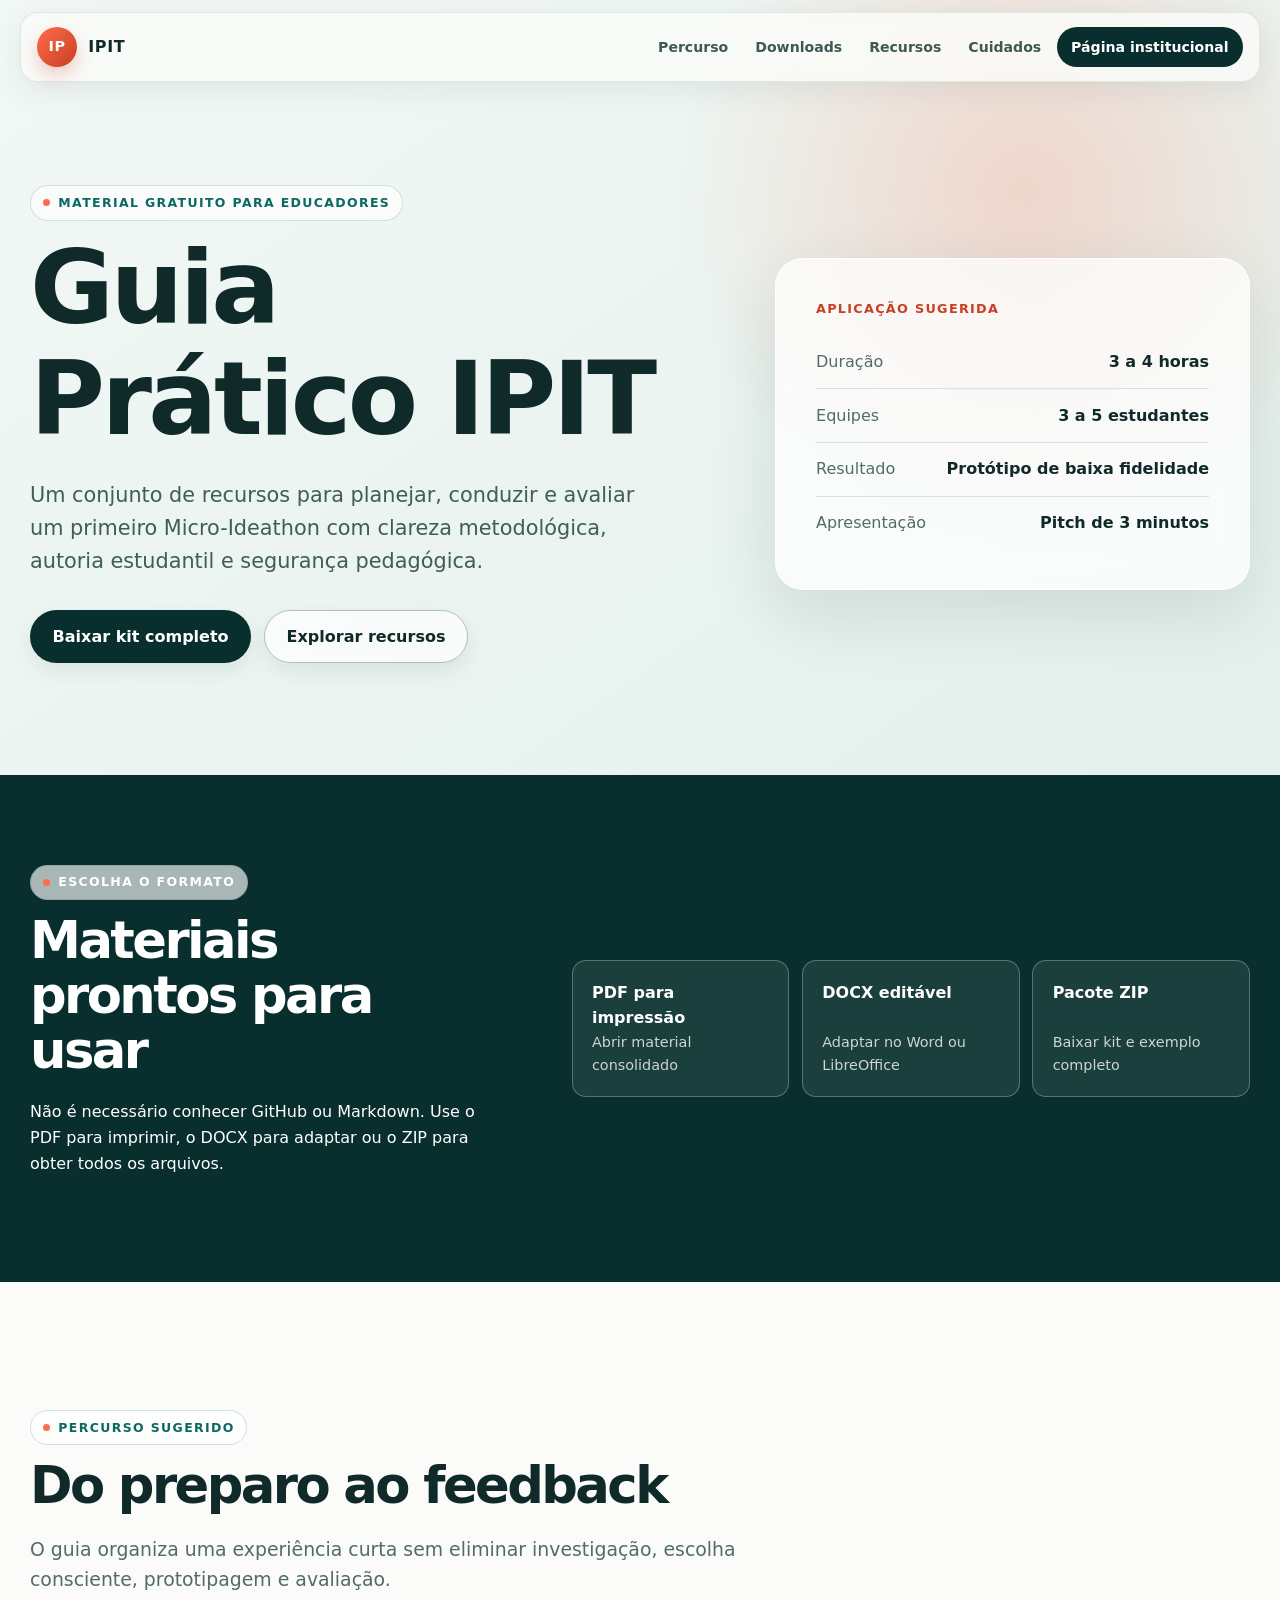
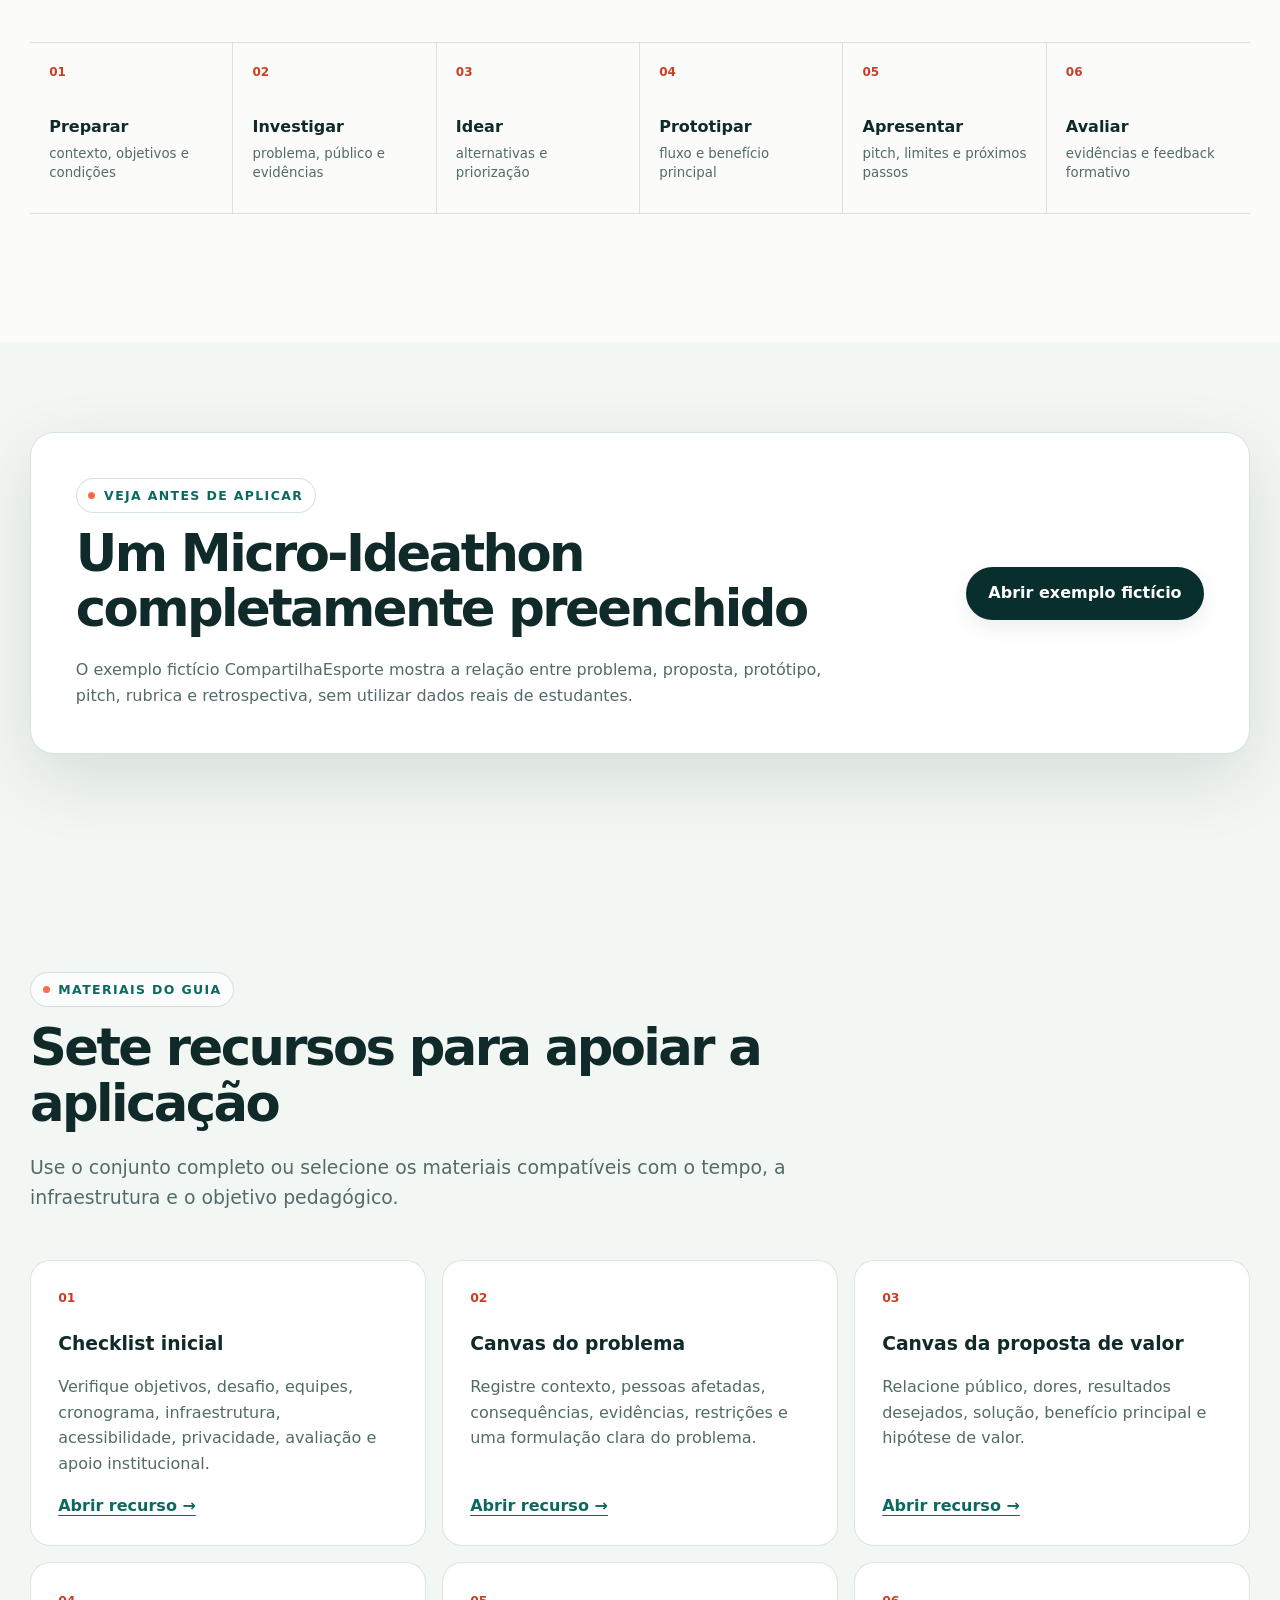
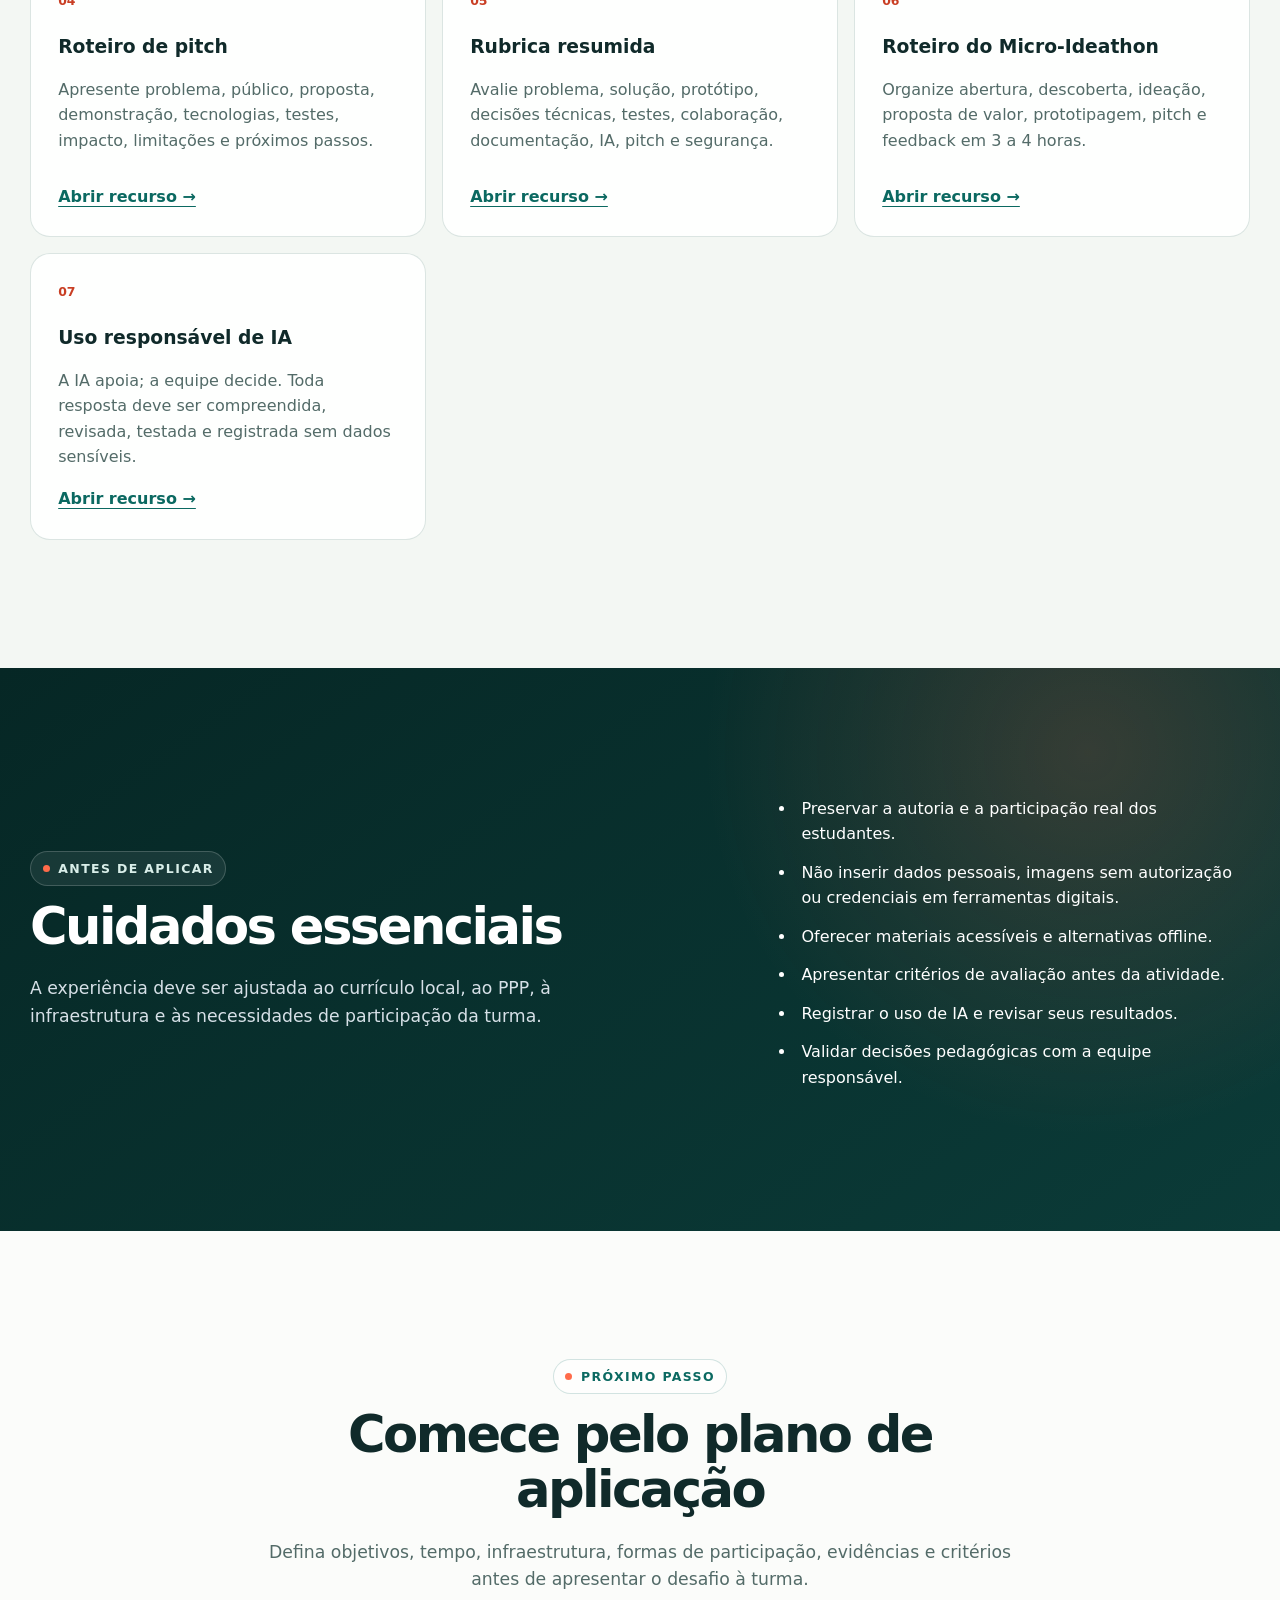
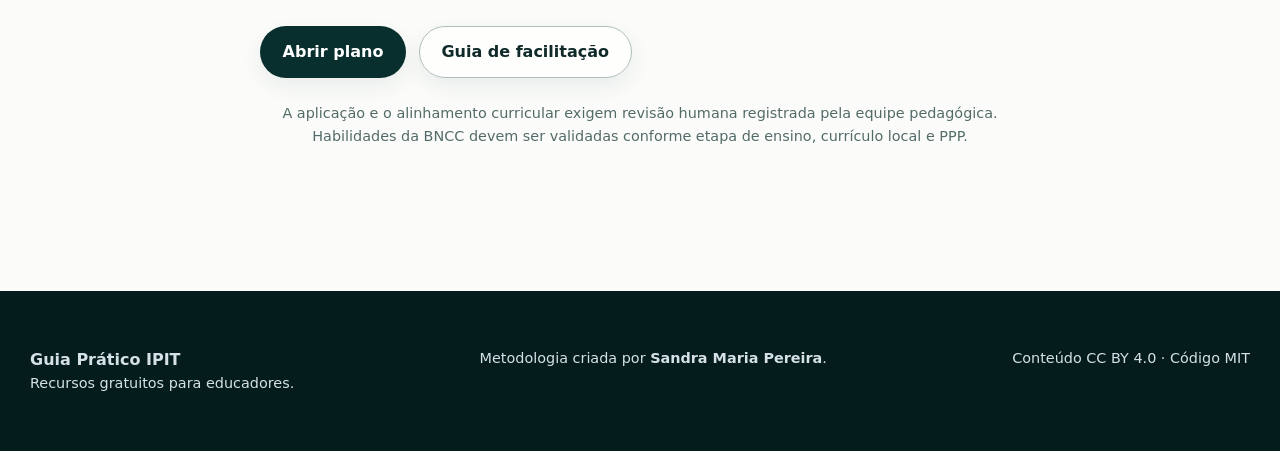
==== commit 63cbe791: "feat: disponibilizar kit docente completo do IPIT" ====
--- a/guia.html
+++ b/guia.html
@@ -14,7 +14,7 @@
     <div class="container header-content">
       <a class="brand" href="index.html" aria-label="IPIT — voltar à página institucional"><span class="brand-mark" aria-hidden="true">IP</span><span>IPIT</span></a>
       <button class="menu-toggle" type="button" aria-expanded="false" aria-controls="menu-principal"><span aria-hidden="true">☰</span><span>Menu</span></button>
-      <nav id="menu-principal" aria-label="Navegação do guia"><a href="#percurso">Percurso</a><a href="#recursos">Recursos</a><a href="#cuidados">Cuidados</a><a class="nav-cta" href="index.html">Página institucional</a></nav>
+      <nav id="menu-principal" aria-label="Navegação do guia"><a href="#percurso">Percurso</a><a href="#downloads">Downloads</a><a href="#recursos">Recursos</a><a href="#cuidados">Cuidados</a><a class="nav-cta" href="index.html">Página institucional</a></nav>
     </div>
   </header>
 
@@ -25,9 +25,16 @@
           <p class="eyebrow">Material gratuito para educadores</p>
           <h1>Guia Prático IPIT</h1>
           <p class="hero-text">Um conjunto de recursos para planejar, conduzir e avaliar um primeiro Micro-Ideathon com clareza metodológica, autoria estudantil e segurança pedagógica.</p>
-          <a class="button button-primary" href="#recursos">Explorar os recursos</a>
+          <div class="hero-actions"><a class="button button-primary" href="downloads/Kit-IPIT-Professor.zip" download>Baixar kit completo</a><a class="button button-secondary" href="#recursos">Explorar recursos</a></div>
         </div>
         <aside class="guide-summary" aria-label="Resumo do guia"><strong>Aplicação sugerida</strong><dl><div><dt>Duração</dt><dd>3 a 4 horas</dd></div><div><dt>Equipes</dt><dd>3 a 5 estudantes</dd></div><div><dt>Resultado</dt><dd>Protótipo de baixa fidelidade</dd></div><div><dt>Apresentação</dt><dd>Pitch de 3 minutos</dd></div></dl></aside>
+      </div>
+    </section>
+
+    <section class="download-section" id="downloads" aria-labelledby="downloads-titulo">
+      <div class="container download-panel">
+        <div><p class="eyebrow">Escolha o formato</p><h2 id="downloads-titulo">Materiais prontos para usar</h2><p>Não é necessário conhecer GitHub ou Markdown. Use o PDF para imprimir, o DOCX para adaptar ou o ZIP para obter todos os arquivos.</p></div>
+        <div class="download-actions"><a href="downloads/Kit-IPIT-Professor-Impressao.pdf"><strong>PDF para impressão</strong><span>Abrir material consolidado</span></a><a href="downloads/Kit-IPIT-Professor-Editavel.docx"><strong>DOCX editável</strong><span>Adaptar no Word ou LibreOffice</span></a><a href="downloads/Kit-IPIT-Professor.zip" download><strong>Pacote ZIP</strong><span>Baixar kit e exemplo completo</span></a></div>
       </div>
     </section>
 
@@ -37,6 +44,8 @@
         <ol class="guide-steps"><li><span>01</span><strong>Preparar</strong><small>contexto, objetivos e condições</small></li><li><span>02</span><strong>Investigar</strong><small>problema, público e evidências</small></li><li><span>03</span><strong>Idear</strong><small>alternativas e priorização</small></li><li><span>04</span><strong>Prototipar</strong><small>fluxo e benefício principal</small></li><li><span>05</span><strong>Apresentar</strong><small>pitch, limites e próximos passos</small></li><li><span>06</span><strong>Avaliar</strong><small>evidências e feedback formativo</small></li></ol>
       </div>
     </section>
+
+    <section class="example-section" aria-labelledby="exemplo-titulo"><div class="container example-band"><div><p class="eyebrow">Veja antes de aplicar</p><h2 id="exemplo-titulo">Um Micro-Ideathon completamente preenchido</h2><p>O exemplo fictício CompartilhaEsporte mostra a relação entre problema, proposta, protótipo, pitch, rubrica e retrospectiva, sem utilizar dados reais de estudantes.</p></div><a class="button button-primary" href="exemplos/micro-ideathon-exemplo-ficticio/README.md">Abrir exemplo fictício</a></div></section>
 
     <section class="section tinted" id="recursos" aria-labelledby="recursos-titulo">
       <div class="container">
@@ -60,9 +69,9 @@
       </div>
     </section>
 
-    <section class="section guide-cta" aria-labelledby="proximo-passo-titulo"><div class="container"><p class="eyebrow">Próximo passo</p><h2 id="proximo-passo-titulo">Comece pelo checklist</h2><p>Registre objetivos, tempo, infraestrutura, formas de participação, critérios de avaliação e validações necessárias antes de definir o desafio da turma.</p><a class="button button-primary" href="index.html">Voltar à página institucional</a><p class="review-note">A aplicação e o alinhamento curricular exigem revisão humana registrada pela equipe pedagógica. Habilidades BNCC: a validar pela equipe pedagogica.</p></div></section>
+    <section class="section guide-cta" aria-labelledby="proximo-passo-titulo"><div class="container"><p class="eyebrow">Próximo passo</p><h2 id="proximo-passo-titulo">Comece pelo plano de aplicação</h2><p>Defina objetivos, tempo, infraestrutura, formas de participação, evidências e critérios antes de apresentar o desafio à turma.</p><div class="hero-actions"><a class="button button-primary" href="docs/plano-de-aplicacao.md">Abrir plano</a><a class="button button-secondary" href="docs/guia-facilitacao-docente.md">Guia de facilitação</a></div><p class="review-note">A aplicação e o alinhamento curricular exigem revisão humana registrada pela equipe pedagógica. Habilidades da BNCC devem ser validadas conforme etapa de ensino, currículo local e PPP.</p></div></section>
   </main>
 
-  <footer class="site-footer"><div class="container footer-content"><div><strong>Guia Prático IPIT</strong><p>Recursos gratuitos para educadores.</p></div><p>Metodologia criada por <strong>Sandra Maria Pereira</strong>.</p><p>Uso educacional com atribuição de autoria.</p></div></footer>
+  <footer class="site-footer"><div class="container footer-content"><div><strong>Guia Prático IPIT</strong><p>Recursos gratuitos para educadores.</p></div><p>Metodologia criada por <strong>Sandra Maria Pereira</strong>.</p><p>Conteúdo CC BY 4.0 · Código MIT</p></div></footer>
 </body>
 </html>
--- a/styles.css
+++ b/styles.css
@@ -1250,6 +1250,150 @@
   }
 }
 
+/* Entrada rápida, downloads e exemplo docente */
+.quick-start,
+.download-section,
+.example-section {
+  padding: clamp(3.5rem, 7vw, 6rem) 0;
+}
+
+.quick-start {
+  border-block: 1px solid var(--line);
+  background: var(--white);
+}
+
+.quick-start-grid {
+  display: grid;
+  grid-template-columns: minmax(0, 0.75fr) minmax(0, 1.25fr);
+  gap: clamp(2rem, 6vw, 5rem);
+  align-items: start;
+}
+
+.quick-start-steps {
+  display: grid;
+  gap: 1rem;
+  margin: 0;
+  padding: 0;
+  list-style: none;
+}
+
+.quick-start-steps li {
+  display: grid;
+  grid-template-columns: 44px 1fr;
+  gap: 1rem;
+  align-items: start;
+  padding: 1rem 0;
+  border-bottom: 1px solid var(--line);
+}
+
+.quick-start-steps li > span {
+  display: grid;
+  width: 44px;
+  height: 44px;
+  place-items: center;
+  border-radius: 12px;
+  background: var(--blue-dark);
+  color: var(--white);
+  font-weight: 850;
+}
+
+.quick-start-steps p {
+  margin: 0.25rem 0 0;
+  color: var(--muted);
+}
+
+.quick-start-actions {
+  display: flex;
+  flex-wrap: wrap;
+  gap: 0.9rem;
+  align-items: center;
+  margin-top: 2rem;
+}
+
+.download-section {
+  background: var(--blue-dark);
+  color: var(--white);
+}
+
+.download-panel {
+  display: grid;
+  grid-template-columns: minmax(0, 0.8fr) minmax(0, 1.2fr);
+  gap: clamp(2rem, 7vw, 6rem);
+  align-items: center;
+}
+
+.download-panel h2,
+.download-panel p {
+  color: var(--white);
+}
+
+.download-actions {
+  display: grid;
+  grid-template-columns: repeat(3, minmax(0, 1fr));
+  gap: 0.8rem;
+}
+
+.download-actions a {
+  display: flex;
+  min-height: 132px;
+  flex-direction: column;
+  justify-content: space-between;
+  padding: 1.2rem;
+  border: 1px solid rgba(255, 255, 255, 0.28);
+  border-radius: 14px;
+  background: rgba(255, 255, 255, 0.08);
+  color: var(--white);
+  text-decoration: none;
+}
+
+.download-actions a:hover,
+.download-actions a:focus-visible {
+  background: rgba(255, 255, 255, 0.16);
+}
+
+.download-actions span {
+  color: rgba(255, 255, 255, 0.78);
+  font-size: 0.9rem;
+}
+
+.example-section {
+  background: var(--paper);
+}
+
+.example-band {
+  display: grid;
+  grid-template-columns: minmax(0, 1fr) auto;
+  gap: 2rem;
+  align-items: center;
+  padding: clamp(1.5rem, 4vw, 2.8rem);
+  border: 1px solid var(--line);
+  border-radius: var(--radius);
+  background: var(--white);
+  box-shadow: var(--shadow);
+}
+
+.example-band p:not(.eyebrow) {
+  max-width: 760px;
+  margin-bottom: 0;
+  color: var(--muted);
+}
+
+@media (max-width: 900px) {
+  .quick-start-grid,
+  .download-panel,
+  .example-band {
+    grid-template-columns: 1fr;
+  }
+
+  .download-actions {
+    grid-template-columns: 1fr;
+  }
+
+  .download-actions a {
+    min-height: 96px;
+  }
+}
+
 /* Visual contemporâneo */
 :root {
   --ink: #102a2a;
